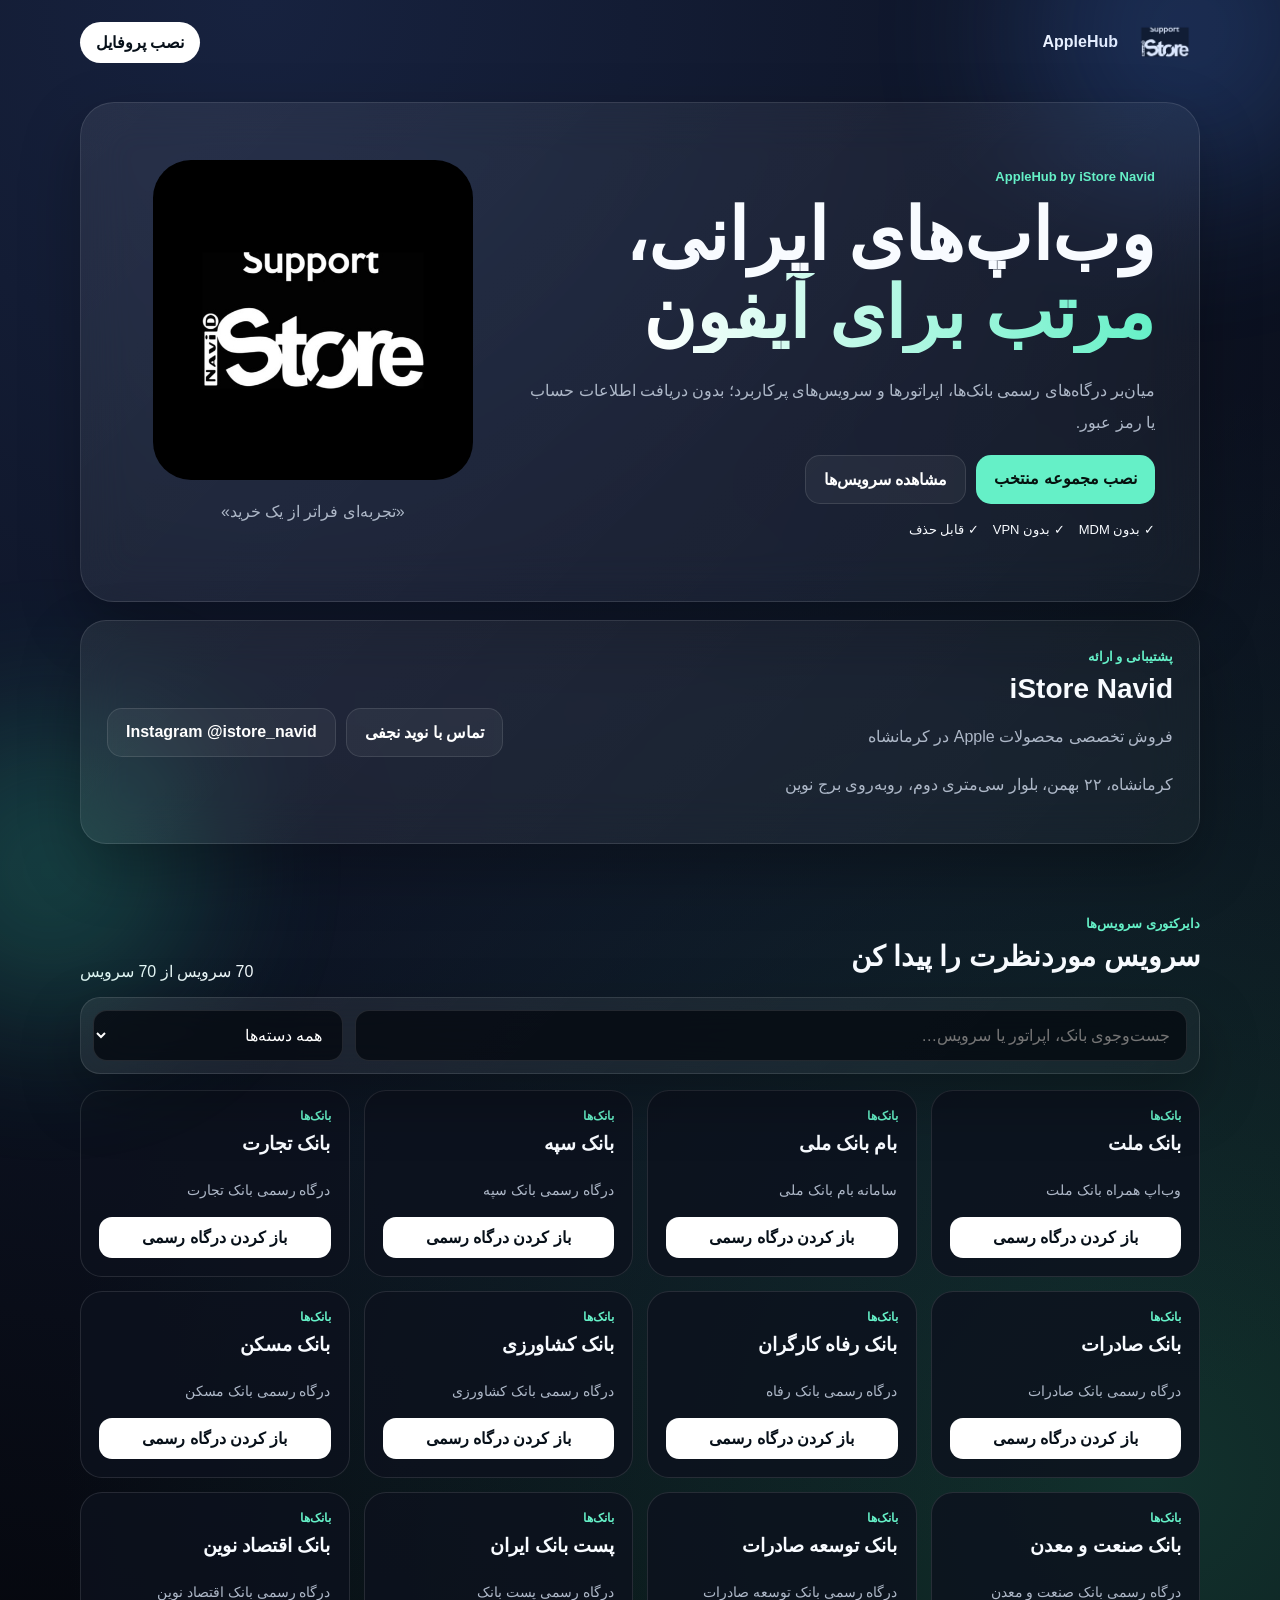
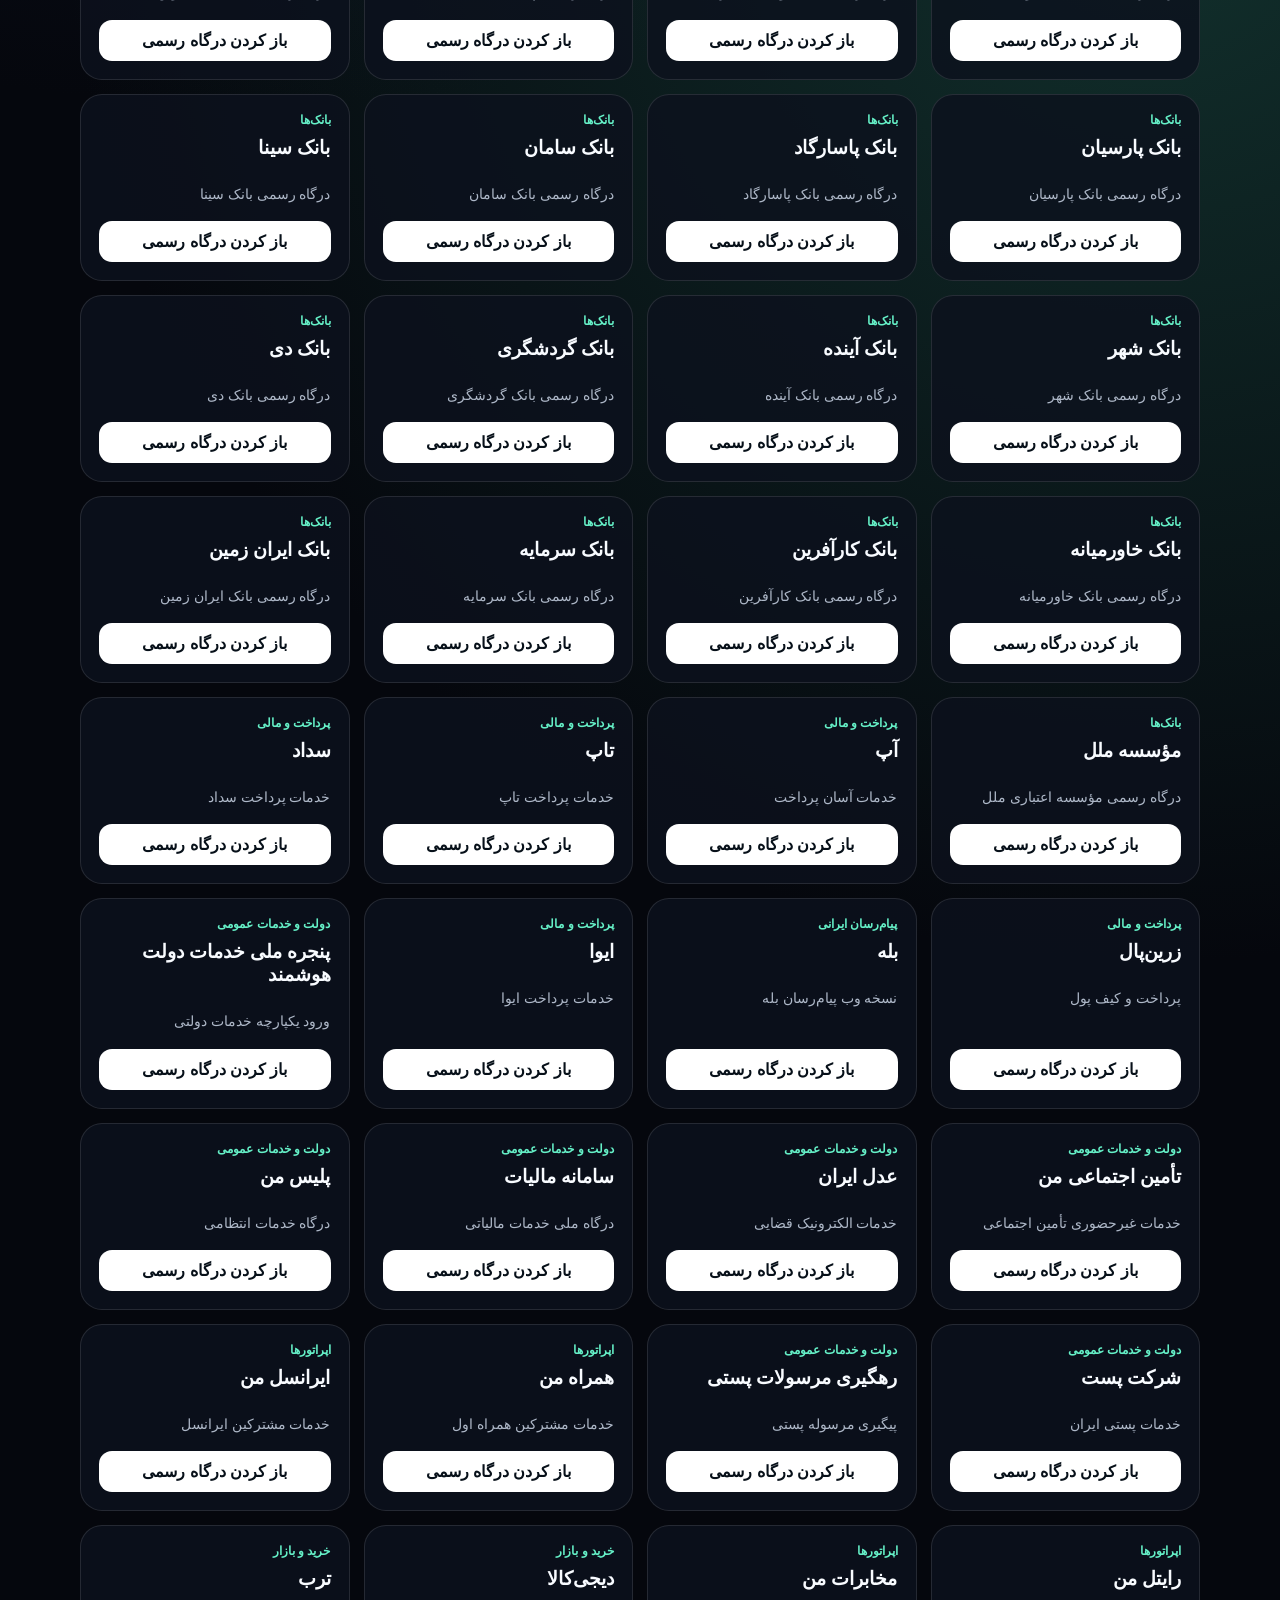
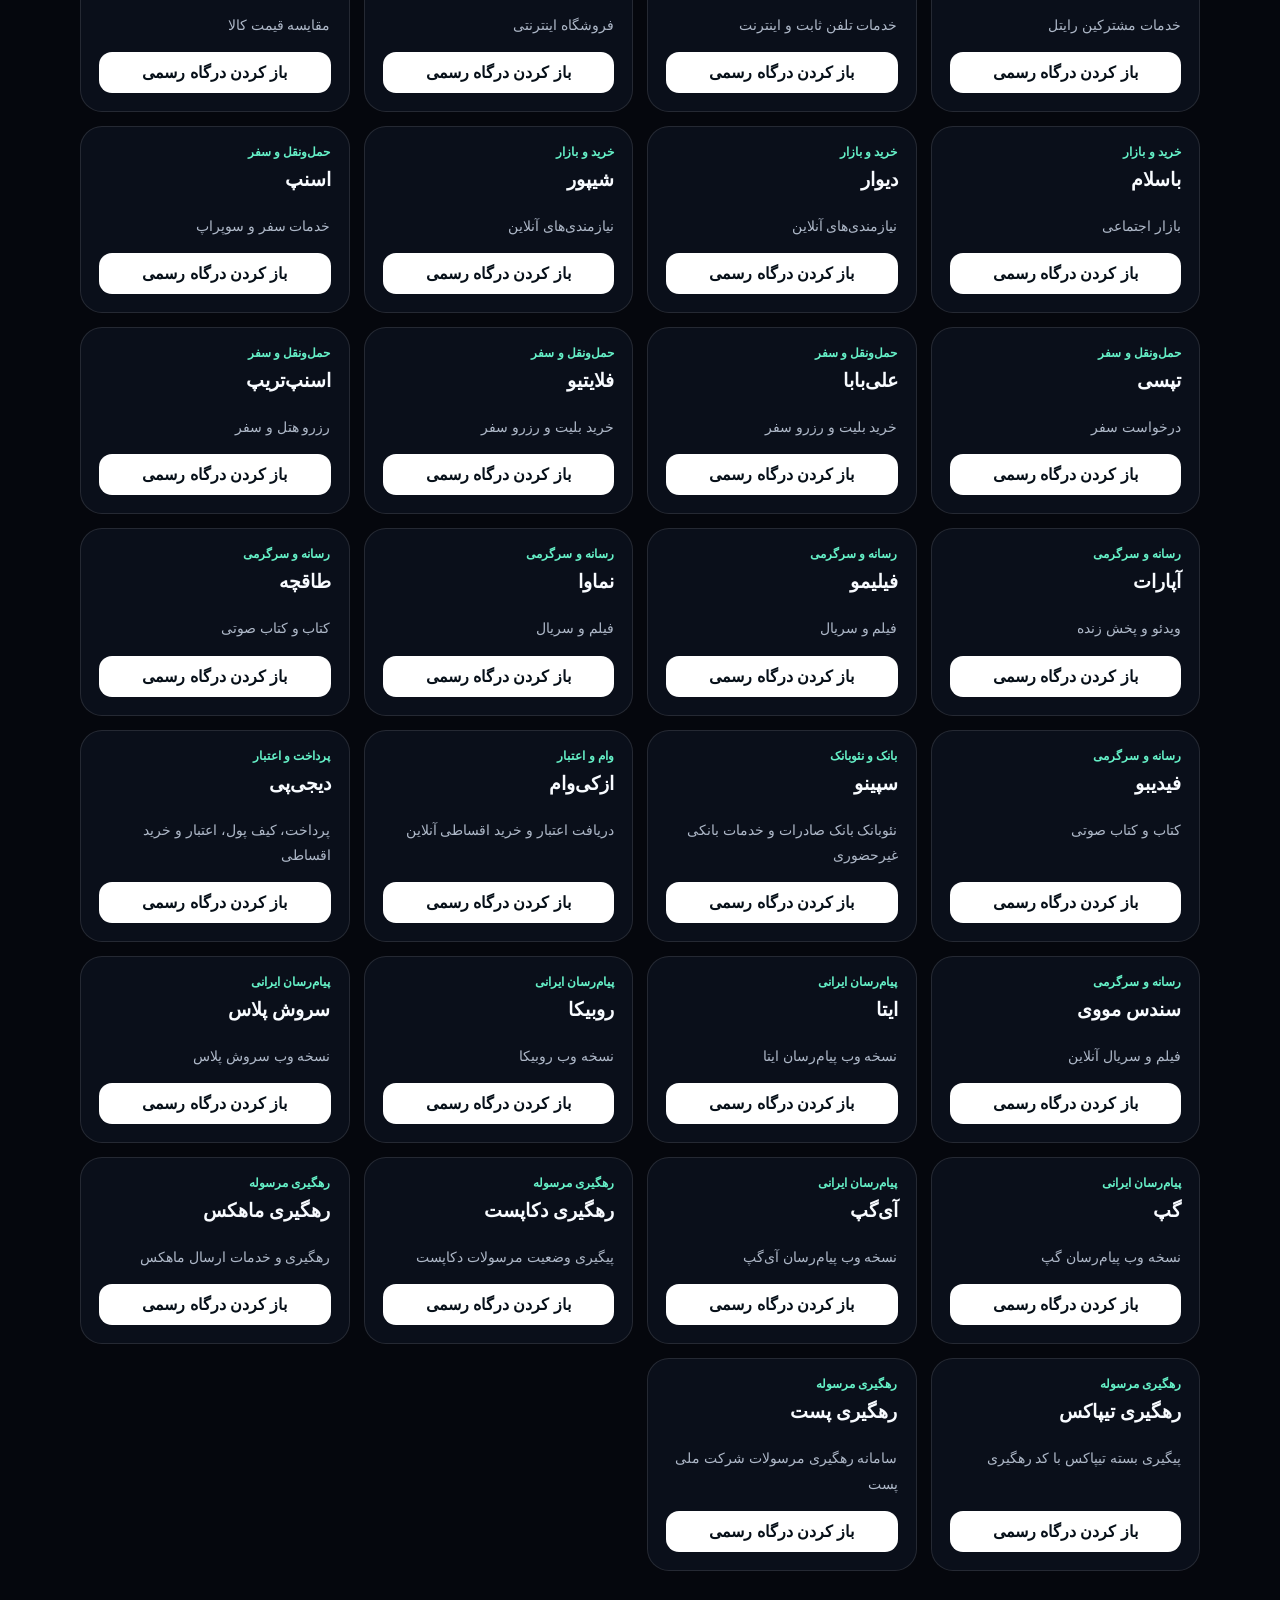
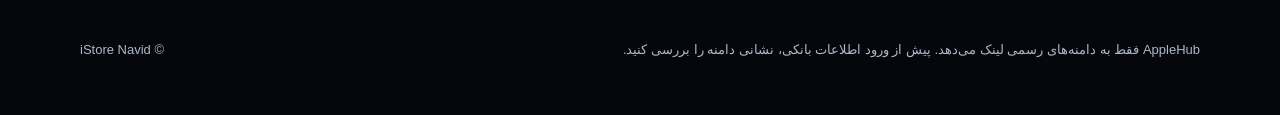
==== index.html @ e73825a1 "Add files via upload" ====
<!doctype html>
<html lang="fa" dir="rtl">
<head>
<meta charset="utf-8"><meta name="viewport" content="width=device-width,initial-scale=1,viewport-fit=cover">
<meta name="theme-color" content="#05070d"><title>AppleHub by iStore Navid</title>
<link rel="manifest" href="./manifest.webmanifest"><link rel="stylesheet" href="./style.css">
</head>
<body>
<div class="orb one"></div><div class="orb two"></div>
<header class="top shell"><a class="brand" href="./"><img src="./assets/istore-logo.png" alt="iStore"><b>AppleHub</b></a><a class="pill" href="./profiles/applehub.mobileconfig">نصب پروفایل</a></header>
<main class="shell">
<section class="hero glass">
<div class="copy"><span class="eyebrow">AppleHub by iStore Navid</span><h1>وب‌اپ‌های ایرانی،<br><strong>مرتب برای آیفون</strong></h1>
<p>میان‌بر درگاه‌های رسمی بانک‌ها، اپراتورها و سرویس‌های پرکاربرد؛ بدون دریافت اطلاعات حساب یا رمز عبور.</p>
<div class="actions"><a class="primary" href="./profiles/applehub.mobileconfig">نصب مجموعه منتخب</a><a class="secondary" href="#apps">مشاهده سرویس‌ها</a></div>
<div class="trust"><span>✓ بدون MDM</span><span>✓ بدون VPN</span><span>✓ قابل حذف</span></div></div>
<div class="visual"><div class="logo-box"><img src="./assets/istore-logo.png" alt="iStore"></div><p>«تجربه‌ای فراتر از یک خرید»</p></div>
</section>
<section class="store glass"><div><span class="eyebrow">پشتیبانی و ارائه</span><h2>iStore Navid</h2><p>فروش تخصصی محصولات Apple در کرمانشاه</p><p>کرمانشاه، ۲۲ بهمن، بلوار سی‌متری دوم، روبه‌روی برج نوین</p></div>
<div class="actions"><a class="secondary" href="tel:+989100500518">تماس با نوید نجفی</a><a class="secondary" href="https://www.instagram.com/istore_navid/" target="_blank" rel="noopener noreferrer">Instagram @istore_navid</a></div></section>
<section id="apps" class="apps"><div class="section-head"><div><span class="eyebrow">دایرکتوری سرویس‌ها</span><h2>سرویس موردنظرت را پیدا کن</h2></div><span id="stats"></span></div>
<div class="tools glass"><input id="search" type="search" placeholder="جست‌وجوی بانک، اپراتور یا سرویس…"><select id="category"><option value="">همه دسته‌ها</option></select></div>
<section id="grid" class="grid"></section></section>
</main>
<footer class="shell"><p>AppleHub فقط به دامنه‌های رسمی لینک می‌دهد. پیش از ورود اطلاعات بانکی، نشانی دامنه را بررسی کنید.</p><p>© iStore Navid</p></footer>
<script src="./app.js"></script></body></html>
---- style.css ----
:root{--bg:#05070d;--line:rgba(255,255,255,.11);--text:#f8fbff;--muted:#aeb8c8;--accent:#65f0c7}
*{box-sizing:border-box}html{scroll-behavior:smooth}body{margin:0;background:radial-gradient(circle at 20% 0,#17223f 0,transparent 34%),radial-gradient(circle at 90% 30%,#12312d 0,transparent 30%),var(--bg);color:var(--text);font-family:-apple-system,BlinkMacSystemFont,"Segoe UI","Vazirmatn",sans-serif;min-height:100vh}
.shell{width:min(1120px,calc(100% - 28px));margin:auto}.glass{background:linear-gradient(135deg,rgba(255,255,255,.08),rgba(255,255,255,.035));border:1px solid var(--line);box-shadow:0 24px 60px rgba(0,0,0,.28);backdrop-filter:blur(24px)}
.orb{position:fixed;border-radius:50%;filter:blur(80px);opacity:.22;pointer-events:none}.one{width:340px;height:340px;background:#4f8cff;top:-140px;right:-80px}.two{width:300px;height:300px;background:#37e6b0;bottom:-120px;left:-100px}
.top{height:84px;display:flex;align-items:center;justify-content:space-between}.brand{display:flex;align-items:center;gap:12px;text-decoration:none;color:white}.brand img{width:70px;height:38px;object-fit:contain}.pill{background:white;color:#071019;text-decoration:none;font-weight:800;padding:11px 16px;border-radius:999px}
.hero{margin-top:18px;border-radius:34px;padding:44px;display:grid;grid-template-columns:1.25fr .75fr;gap:28px;align-items:center;min-height:500px}.eyebrow{color:var(--accent);font-size:13px;font-weight:800}.hero h1{font-size:clamp(42px,6vw,72px);line-height:1.08;margin:12px 0 22px}.hero h1 strong{background:linear-gradient(90deg,#fff,var(--accent));-webkit-background-clip:text;color:transparent}.hero p,.store p{color:var(--muted);line-height:2}.actions{display:flex;gap:10px;flex-wrap:wrap}.primary,.secondary{display:inline-flex;padding:14px 18px;border-radius:15px;text-decoration:none;font-weight:800}.primary{background:var(--accent);color:#06120f}.secondary{border:1px solid var(--line);background:rgba(255,255,255,.05);color:white}.trust{display:flex;gap:14px;flex-wrap:wrap;margin-top:18px;font-size:13px}
.logo-box{aspect-ratio:1;max-width:320px;margin:auto;border-radius:38px;background:#000;display:grid;place-items:center}.logo-box img{width:82%}.visual{text-align:center;color:var(--muted)}
.store{margin-top:18px;border-radius:26px;padding:26px;display:flex;justify-content:space-between;gap:22px;align-items:center}.store h2,.section-head h2{margin:8px 0;font-size:28px}.apps{padding:70px 0 30px}.section-head{display:flex;justify-content:space-between;align-items:end;margin-bottom:16px}.tools{display:grid;grid-template-columns:1fr 250px;gap:12px;padding:12px;border-radius:20px;position:sticky;top:8px;z-index:5}
input,select{width:100%;border:1px solid var(--line);background:rgba(3,7,14,.74);color:#fff;padding:15px 16px;border-radius:14px;font-size:16px}.grid{display:grid;grid-template-columns:repeat(auto-fill,minmax(235px,1fr));gap:14px;margin-top:16px}.card{background:rgba(13,18,30,.82);border:1px solid var(--line);border-radius:22px;padding:18px;min-height:170px;display:flex;flex-direction:column}.badge{color:var(--accent);font-size:12px;font-weight:800}.card h2{font-size:19px;margin:9px 0}.card p{color:var(--muted);font-size:14px;line-height:1.8}.open{margin-top:auto;text-align:center;background:#fff;color:#071019;border-radius:13px;padding:11px;text-decoration:none;font-weight:800}.empty{text-align:center;color:var(--muted);grid-column:1/-1;padding:60px}footer{display:flex;justify-content:space-between;gap:20px;padding:28px 0 45px;color:var(--muted);font-size:13px}
@media(max-width:800px){.hero{grid-template-columns:1fr;padding:26px}.visual{order:-1}.logo-box{max-width:220px}.store,.section-head{align-items:stretch;flex-direction:column}.tools{grid-template-columns:1fr}.hero h1{font-size:42px}footer{flex-direction:column}}
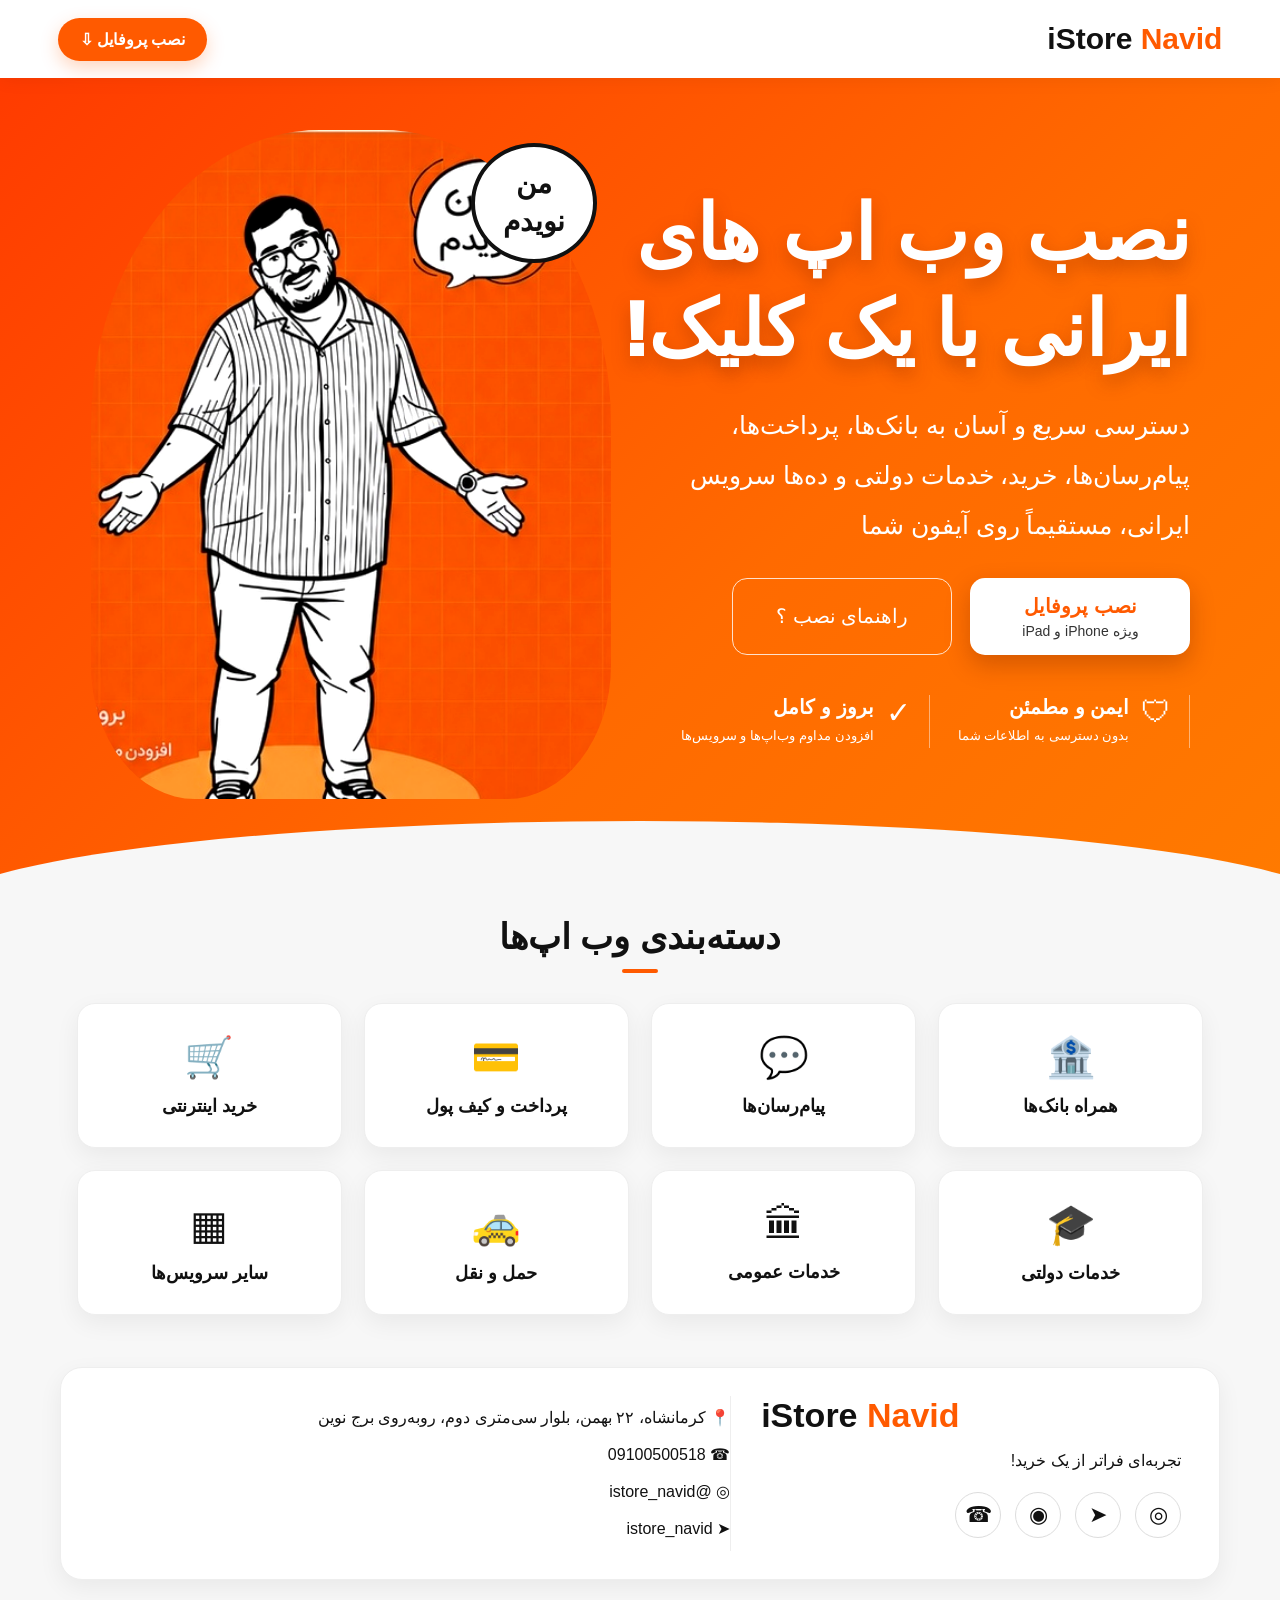
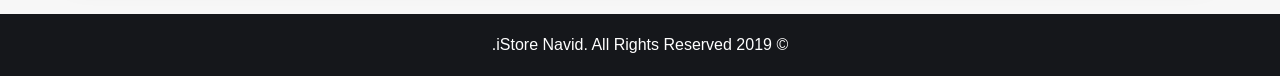
==== commit b48d2cc9: "Add files via upload" ====
--- a/index.html
+++ b/index.html
@@ -1,26 +1,104 @@
 <!doctype html>
 <html lang="fa" dir="rtl">
 <head>
-<meta charset="utf-8"><meta name="viewport" content="width=device-width,initial-scale=1,viewport-fit=cover">
-<meta name="theme-color" content="#05070d"><title>AppleHub by iStore Navid</title>
-<link rel="manifest" href="./manifest.webmanifest"><link rel="stylesheet" href="./style.css">
+  <meta charset="utf-8">
+  <meta name="viewport" content="width=device-width, initial-scale=1, viewport-fit=cover">
+  <meta name="theme-color" content="#ff5a00">
+  <meta name="description" content="نصب وب‌اپ‌های ایرانی با یک کلیک">
+  <title>AppleHub | iStore Navid</title>
+  <link rel="icon" href="assets/applehub-icon.png">
+  <link rel="apple-touch-icon" href="assets/applehub-icon.png">
+  <link rel="stylesheet" href="style.css">
 </head>
 <body>
-<div class="orb one"></div><div class="orb two"></div>
-<header class="top shell"><a class="brand" href="./"><img src="./assets/istore-logo.png" alt="iStore"><b>AppleHub</b></a><a class="pill" href="./profiles/applehub.mobileconfig">نصب پروفایل</a></header>
-<main class="shell">
-<section class="hero glass">
-<div class="copy"><span class="eyebrow">AppleHub by iStore Navid</span><h1>وب‌اپ‌های ایرانی،<br><strong>مرتب برای آیفون</strong></h1>
-<p>میان‌بر درگاه‌های رسمی بانک‌ها، اپراتورها و سرویس‌های پرکاربرد؛ بدون دریافت اطلاعات حساب یا رمز عبور.</p>
-<div class="actions"><a class="primary" href="./profiles/applehub.mobileconfig">نصب مجموعه منتخب</a><a class="secondary" href="#apps">مشاهده سرویس‌ها</a></div>
-<div class="trust"><span>✓ بدون MDM</span><span>✓ بدون VPN</span><span>✓ قابل حذف</span></div></div>
-<div class="visual"><div class="logo-box"><img src="./assets/istore-logo.png" alt="iStore"></div><p>«تجربه‌ای فراتر از یک خرید»</p></div>
-</section>
-<section class="store glass"><div><span class="eyebrow">پشتیبانی و ارائه</span><h2>iStore Navid</h2><p>فروش تخصصی محصولات Apple در کرمانشاه</p><p>کرمانشاه، ۲۲ بهمن، بلوار سی‌متری دوم، روبه‌روی برج نوین</p></div>
-<div class="actions"><a class="secondary" href="tel:+989100500518">تماس با نوید نجفی</a><a class="secondary" href="https://www.instagram.com/istore_navid/" target="_blank" rel="noopener noreferrer">Instagram @istore_navid</a></div></section>
-<section id="apps" class="apps"><div class="section-head"><div><span class="eyebrow">دایرکتوری سرویس‌ها</span><h2>سرویس موردنظرت را پیدا کن</h2></div><span id="stats"></span></div>
-<div class="tools glass"><input id="search" type="search" placeholder="جست‌وجوی بانک، اپراتور یا سرویس…"><select id="category"><option value="">همه دسته‌ها</option></select></div>
-<section id="grid" class="grid"></section></section>
+<header class="topbar">
+  <div class="brand" dir="ltr"><span class="black">iStore</span> <span class="orange">Navid</span></div>
+  <a class="top-install" href="AppleHub.mobileconfig" download>نصب پروفایل <span>⇩</span></a>
+</header>
+
+<main>
+  <section class="hero">
+    <div class="hero-text">
+      <h1>نصب وب اپ های<br>ایرانی با یک کلیک!</h1>
+      <p>دسترسی سریع و آسان به بانک‌ها، پرداخت‌ها، پیام‌رسان‌ها، خرید، خدمات دولتی و ده‌ها سرویس ایرانی، مستقیماً روی آیفون شما</p>
+
+      <div class="cta-row">
+        <a class="install-btn" href="AppleHub.mobileconfig" download>
+          <strong>نصب پروفایل</strong>
+          <small>ویژه iPhone و iPad</small>
+        </a>
+        <button class="guide-btn" id="guideBtn">راهنمای نصب <span>؟</span></button>
+      </div>
+
+      <div class="feature-row">
+        <div class="feature">
+          <div class="feature-icon">🛡</div>
+          <div><strong>ایمن و مطمئن</strong><small>بدون دسترسی به اطلاعات شما</small></div>
+        </div>
+        <div class="feature">
+          <div class="feature-icon">✓</div>
+          <div><strong>بروز و کامل</strong><small>افزودن مداوم وب‌اپ‌ها و سرویس‌ها</small></div>
+        </div>
+      </div>
+    </div>
+
+    <div class="hero-visual">
+      <div class="speech">من<br>نویدم</div>
+      <img src="assets/navid-approved.jpg" alt="کاراکتر نوید">
+    </div>
+  </section>
+
+  <section class="categories">
+    <h2>دسته‌بندی وب اپ‌ها</h2>
+    <div class="accent"></div>
+    <div class="category-grid">
+      <a class="category-card" href="#banks"><span>🏦</span><b>همراه بانک‌ها</b></a>
+      <a class="category-card" href="#messengers"><span>💬</span><b>پیام‌رسان‌ها</b></a>
+      <a class="category-card" href="#payments"><span>💳</span><b>پرداخت و کیف پول</b></a>
+      <a class="category-card" href="#shopping"><span>🛒</span><b>خرید اینترنتی</b></a>
+      <a class="category-card" href="#government"><span>🎓</span><b>خدمات دولتی</b></a>
+      <a class="category-card" href="#public"><span>🏛</span><b>خدمات عمومی</b></a>
+      <a class="category-card" href="#transport"><span>🚕</span><b>حمل و نقل</b></a>
+      <a class="category-card" href="#other"><span>▦</span><b>سایر سرویس‌ها</b></a>
+    </div>
+  </section>
+
+  <section class="contact-card">
+    <div class="contact-brand">
+      <div class="brand large" dir="ltr"><span class="black">iStore</span> <span class="orange">Navid</span></div>
+      <p>تجربه‌ای فراتر از یک خرید!</p>
+      <div class="socials">
+        <a href="https://instagram.com/istore_navid" target="_blank" rel="noopener">◎</a>
+        <a href="https://t.me/istore_navid" target="_blank" rel="noopener">➤</a>
+        <a href="https://wa.me/989100500518" target="_blank" rel="noopener">◉</a>
+        <a href="tel:+989100500518">☎</a>
+      </div>
+    </div>
+    <div class="contact-info">
+      <p>📍 کرمانشاه، ۲۲ بهمن، بلوار سی‌متری دوم، روبه‌روی برج نوین</p>
+      <p>☎ <a href="tel:+989100500518">09100500518</a></p>
+      <p>◎ <a href="https://instagram.com/istore_navid" target="_blank" rel="noopener">@istore_navid</a></p>
+      <p>➤ <a href="https://t.me/istore_navid" target="_blank" rel="noopener">istore_navid</a></p>
+    </div>
+  </section>
 </main>
-<footer class="shell"><p>AppleHub فقط به دامنه‌های رسمی لینک می‌دهد. پیش از ورود اطلاعات بانکی، نشانی دامنه را بررسی کنید.</p><p>© iStore Navid</p></footer>
-<script src="./app.js"></script></body></html>+
+<footer>© 2019 iStore Navid. All Rights Reserved.</footer>
+
+<div class="modal" id="guideModal" aria-hidden="true">
+  <div class="modal-box">
+    <button class="close" id="closeModal" aria-label="بستن">×</button>
+    <h3>راهنمای نصب پروفایل</h3>
+    <ol>
+      <li>روی «نصب پروفایل» بزنید.</li>
+      <li>در پنجره دانلود، Allow یا اجازه را انتخاب کنید.</li>
+      <li>وارد Settings شوید و Profile Downloaded را باز کنید.</li>
+      <li>Install را بزنید و نصب را تأیید کنید.</li>
+    </ol>
+    <p>در بعضی نسخه‌های iOS مسیر نصب از Settings → General → VPN & Device Management است.</p>
+  </div>
+</div>
+
+<script src="script.js"></script>
+</body>
+</html>
--- a/style.css
+++ b/style.css
@@ -1,11 +1,53 @@
 
-:root{--bg:#05070d;--line:rgba(255,255,255,.11);--text:#f8fbff;--muted:#aeb8c8;--accent:#65f0c7}
-*{box-sizing:border-box}html{scroll-behavior:smooth}body{margin:0;background:radial-gradient(circle at 20% 0,#17223f 0,transparent 34%),radial-gradient(circle at 90% 30%,#12312d 0,transparent 30%),var(--bg);color:var(--text);font-family:-apple-system,BlinkMacSystemFont,"Segoe UI","Vazirmatn",sans-serif;min-height:100vh}
-.shell{width:min(1120px,calc(100% - 28px));margin:auto}.glass{background:linear-gradient(135deg,rgba(255,255,255,.08),rgba(255,255,255,.035));border:1px solid var(--line);box-shadow:0 24px 60px rgba(0,0,0,.28);backdrop-filter:blur(24px)}
-.orb{position:fixed;border-radius:50%;filter:blur(80px);opacity:.22;pointer-events:none}.one{width:340px;height:340px;background:#4f8cff;top:-140px;right:-80px}.two{width:300px;height:300px;background:#37e6b0;bottom:-120px;left:-100px}
-.top{height:84px;display:flex;align-items:center;justify-content:space-between}.brand{display:flex;align-items:center;gap:12px;text-decoration:none;color:white}.brand img{width:70px;height:38px;object-fit:contain}.pill{background:white;color:#071019;text-decoration:none;font-weight:800;padding:11px 16px;border-radius:999px}
-.hero{margin-top:18px;border-radius:34px;padding:44px;display:grid;grid-template-columns:1.25fr .75fr;gap:28px;align-items:center;min-height:500px}.eyebrow{color:var(--accent);font-size:13px;font-weight:800}.hero h1{font-size:clamp(42px,6vw,72px);line-height:1.08;margin:12px 0 22px}.hero h1 strong{background:linear-gradient(90deg,#fff,var(--accent));-webkit-background-clip:text;color:transparent}.hero p,.store p{color:var(--muted);line-height:2}.actions{display:flex;gap:10px;flex-wrap:wrap}.primary,.secondary{display:inline-flex;padding:14px 18px;border-radius:15px;text-decoration:none;font-weight:800}.primary{background:var(--accent);color:#06120f}.secondary{border:1px solid var(--line);background:rgba(255,255,255,.05);color:white}.trust{display:flex;gap:14px;flex-wrap:wrap;margin-top:18px;font-size:13px}
-.logo-box{aspect-ratio:1;max-width:320px;margin:auto;border-radius:38px;background:#000;display:grid;place-items:center}.logo-box img{width:82%}.visual{text-align:center;color:var(--muted)}
-.store{margin-top:18px;border-radius:26px;padding:26px;display:flex;justify-content:space-between;gap:22px;align-items:center}.store h2,.section-head h2{margin:8px 0;font-size:28px}.apps{padding:70px 0 30px}.section-head{display:flex;justify-content:space-between;align-items:end;margin-bottom:16px}.tools{display:grid;grid-template-columns:1fr 250px;gap:12px;padding:12px;border-radius:20px;position:sticky;top:8px;z-index:5}
-input,select{width:100%;border:1px solid var(--line);background:rgba(3,7,14,.74);color:#fff;padding:15px 16px;border-radius:14px;font-size:16px}.grid{display:grid;grid-template-columns:repeat(auto-fill,minmax(235px,1fr));gap:14px;margin-top:16px}.card{background:rgba(13,18,30,.82);border:1px solid var(--line);border-radius:22px;padding:18px;min-height:170px;display:flex;flex-direction:column}.badge{color:var(--accent);font-size:12px;font-weight:800}.card h2{font-size:19px;margin:9px 0}.card p{color:var(--muted);font-size:14px;line-height:1.8}.open{margin-top:auto;text-align:center;background:#fff;color:#071019;border-radius:13px;padding:11px;text-decoration:none;font-weight:800}.empty{text-align:center;color:var(--muted);grid-column:1/-1;padding:60px}footer{display:flex;justify-content:space-between;gap:20px;padding:28px 0 45px;color:var(--muted);font-size:13px}
-@media(max-width:800px){.hero{grid-template-columns:1fr;padding:26px}.visual{order:-1}.logo-box{max-width:220px}.store,.section-head{align-items:stretch;flex-direction:column}.tools{grid-template-columns:1fr}.hero h1{font-size:42px}footer{flex-direction:column}}
+:root{--orange:#ff5a00;--orange2:#ff6f00;--text:#111;--muted:#666;--bg:#f7f7f7}
+*{box-sizing:border-box}
+html{scroll-behavior:smooth}
+body{margin:0;font-family:-apple-system,BlinkMacSystemFont,"Segoe UI",Tahoma,Arial,sans-serif;background:var(--bg);color:var(--text)}
+a{text-decoration:none;color:inherit}
+.topbar{height:78px;padding:0 4.5%;display:flex;align-items:center;justify-content:space-between;background:#fff;position:sticky;top:0;z-index:20;box-shadow:0 2px 18px rgba(0,0,0,.06)}
+.brand{font-weight:900;font-size:30px}.orange{color:var(--orange)}.black{color:#111}
+.top-install{background:var(--orange);color:#fff;padding:12px 22px;border-radius:24px;font-weight:800;box-shadow:0 7px 18px rgba(255,90,0,.25)}
+.hero{position:relative;overflow:hidden;display:grid;grid-template-columns:1.05fr .95fr;min-height:640px;padding:52px 7% 78px;background:linear-gradient(135deg,#ff3b00 0%,#ff6a00 60%,#ff7a00 100%);color:#fff}
+.hero:after{content:"";position:absolute;left:-5%;right:-5%;bottom:-70px;height:130px;background:var(--bg);border-radius:50% 50% 0 0/70% 70% 0 0}
+.hero-text{z-index:2;align-self:center}
+.hero h1{font-size:clamp(44px,6vw,82px);line-height:1.25;margin:0 0 22px;font-weight:950;text-shadow:0 8px 18px rgba(135,36,0,.35)}
+.hero p{font-size:clamp(18px,2vw,25px);line-height:2;max-width:700px;margin:0 0 28px}
+.cta-row{display:flex;gap:18px;flex-wrap:wrap}
+.install-btn,.guide-btn{min-width:220px;border-radius:15px;padding:16px 24px;font-size:20px}
+.install-btn{background:#fff;color:var(--orange);display:flex;flex-direction:column;align-items:center;box-shadow:0 10px 24px rgba(99,25,0,.28)}
+.install-btn small{margin-top:5px;color:#333;font-size:14px}
+.guide-btn{background:transparent;color:#fff;border:1px solid rgba(255,255,255,.8);cursor:pointer}
+.feature-row{display:flex;gap:28px;margin-top:40px;flex-wrap:wrap}
+.feature{display:flex;gap:12px;align-items:flex-start;padding-right:18px;border-right:1px solid rgba(255,255,255,.45)}
+.feature-icon{font-size:30px}.feature strong{display:block;font-size:20px}.feature small{display:block;line-height:1.8;margin-top:5px}
+.hero-visual{position:relative;z-index:2;align-self:center;text-align:center}
+.hero-visual img{width:min(100%,520px);border-radius:44% 44% 20% 20%;mix-blend-mode:multiply;filter:contrast(1.08)}
+.speech{position:absolute;right:3%;top:2%;background:#fff;color:#111;border:4px solid #111;border-radius:50%;font-size:28px;font-weight:900;padding:18px 28px;line-height:1.35;z-index:3}
+.categories{text-align:center;padding:36px 6% 26px}
+.categories h2{font-size:35px;margin:0}
+.accent{width:36px;height:4px;background:var(--orange);border-radius:5px;margin:12px auto 30px}
+.category-grid{max-width:1160px;margin:auto;display:grid;grid-template-columns:repeat(4,1fr);gap:22px}
+.category-card{min-height:145px;border:1px solid #eee;background:#fff;border-radius:18px;display:flex;flex-direction:column;align-items:center;justify-content:center;gap:14px;box-shadow:0 8px 25px rgba(0,0,0,.06);transition:.2s}
+.category-card:hover{transform:translateY(-4px);box-shadow:0 14px 30px rgba(0,0,0,.11)}
+.category-card span{font-size:40px}.category-card b{font-size:18px}
+.contact-card{max-width:1160px;margin:26px auto 34px;padding:28px 38px;border:1px solid #eee;background:#fff;border-radius:22px;box-shadow:0 8px 25px rgba(0,0,0,.06);display:grid;grid-template-columns:1fr 1.4fr}
+.contact-brand{padding-left:30px;border-left:1px solid #eee}.large{font-size:34px}
+.socials{display:flex;gap:14px;margin-top:22px}.socials a{width:46px;height:46px;border:1px solid #ddd;border-radius:50%;display:grid;place-items:center;font-size:22px}
+.contact-info p{margin:8px 0;line-height:1.8}
+footer{background:#15171b;color:#fff;text-align:center;padding:22px}
+.modal{position:fixed;inset:0;background:rgba(0,0,0,.65);display:none;align-items:center;justify-content:center;padding:20px;z-index:50}
+.modal.show{display:flex}.modal-box{background:#fff;max-width:560px;width:100%;border-radius:20px;padding:32px;position:relative;line-height:2}
+.close{position:absolute;left:15px;top:8px;border:0;background:none;font-size:34px;cursor:pointer}
+@media(max-width:860px){
+  .topbar{height:68px}.brand{font-size:23px}.top-install{padding:10px 14px;font-size:14px}
+  .hero{grid-template-columns:1fr;padding:38px 22px 82px;text-align:center}
+  .hero-text{order:1}.hero-visual{order:2;margin-top:28px}.hero h1{font-size:45px}.hero p{font-size:17px}
+  .cta-row,.feature-row{justify-content:center}.speech{font-size:21px;right:7%}
+  .category-grid{grid-template-columns:repeat(2,1fr);gap:14px}.contact-card{margin:20px 16px;grid-template-columns:1fr;padding:24px}
+  .contact-brand{border-left:0;border-bottom:1px solid #eee;padding:0 0 20px;margin-bottom:16px}
+}
+@media(max-width:460px){
+  .hero h1{font-size:38px}.cta-row{flex-direction:column}.install-btn,.guide-btn{width:100%}
+  .feature-row{gap:12px}.feature strong{font-size:16px}.feature small{font-size:12px}
+  .category-card{min-height:125px}.category-card b{font-size:15px}
+}
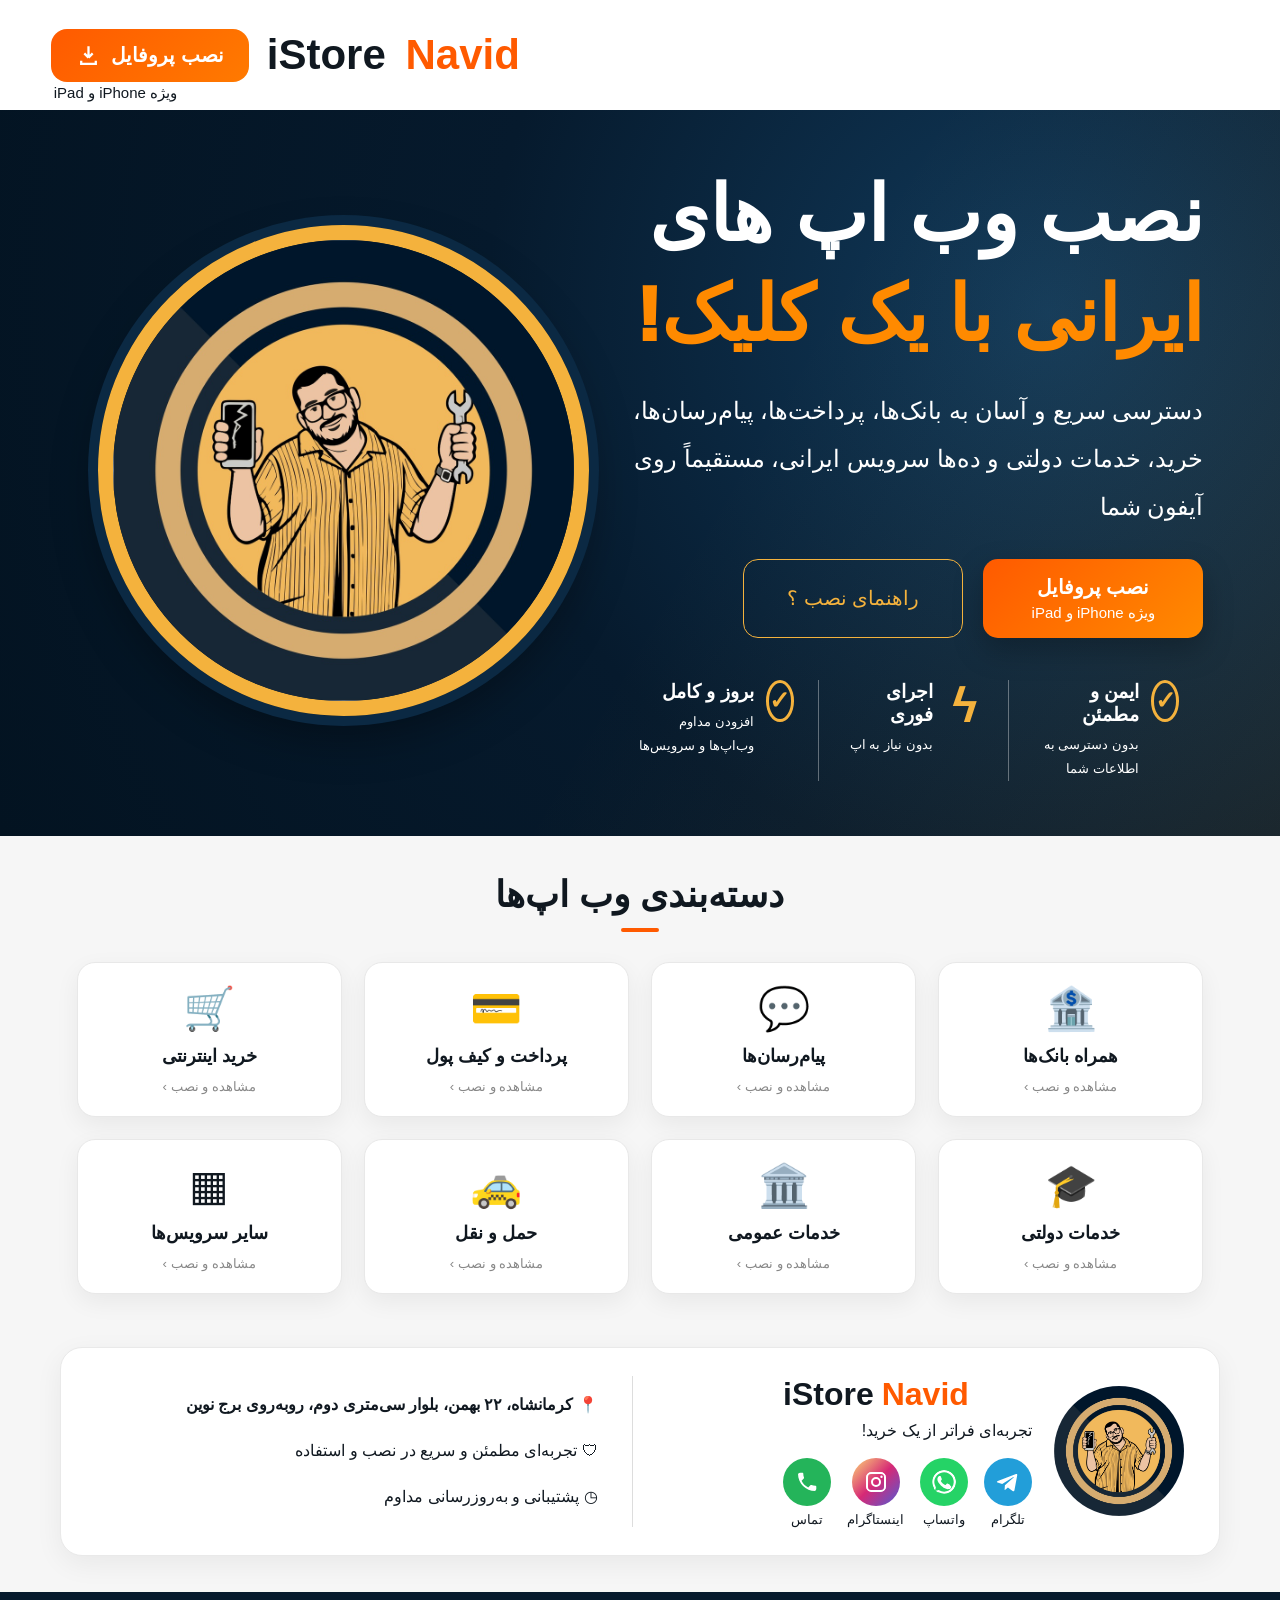
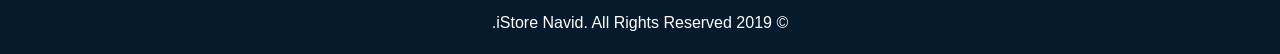
==== commit 8c590e79: "Add files via upload" ====
--- a/index.html
+++ b/index.html
@@ -3,82 +3,104 @@
 <head>
   <meta charset="utf-8">
   <meta name="viewport" content="width=device-width, initial-scale=1, viewport-fit=cover">
-  <meta name="theme-color" content="#ff5a00">
-  <meta name="description" content="نصب وب‌اپ‌های ایرانی با یک کلیک">
-  <title>AppleHub | iStore Navid</title>
-  <link rel="icon" href="assets/applehub-icon.png">
-  <link rel="apple-touch-icon" href="assets/applehub-icon.png">
+  <meta name="theme-color" content="#061a2d">
+  <meta name="description" content="نصب وب‌اپ‌های ایرانی با یک کلیک، ویژه iPhone و iPad">
+  <title>iStoreNavid | نصب وب‌اپ‌های ایرانی</title>
+  <link rel="icon" href="assets/istorenavid-icon.jpg">
+  <link rel="apple-touch-icon" href="assets/istorenavid-icon.jpg">
   <link rel="stylesheet" href="style.css">
 </head>
 <body>
 <header class="topbar">
-  <div class="brand" dir="ltr"><span class="black">iStore</span> <span class="orange">Navid</span></div>
-  <a class="top-install" href="AppleHub.mobileconfig" download>نصب پروفایل <span>⇩</span></a>
+  <div class="brand" dir="ltr"><span>iStore</span> <strong>Navid</strong></div>
+  <a class="top-install" href="iStoreNavid.mobileconfig">
+    نصب پروفایل
+    <svg viewBox="0 0 24 24" aria-hidden="true"><path d="M12 3v11m0 0 4-4m-4 4-4-4M5 17v3h14v-3"/></svg>
+  </a>
+  <small class="device-note">ویژه iPhone و iPad</small>
 </header>
 
 <main>
   <section class="hero">
-    <div class="hero-text">
-      <h1>نصب وب اپ های<br>ایرانی با یک کلیک!</h1>
+    <div class="hero-copy">
+      <h1>نصب وب اپ های<br><span>ایرانی با یک کلیک!</span></h1>
       <p>دسترسی سریع و آسان به بانک‌ها، پرداخت‌ها، پیام‌رسان‌ها، خرید، خدمات دولتی و ده‌ها سرویس ایرانی، مستقیماً روی آیفون شما</p>
 
-      <div class="cta-row">
-        <a class="install-btn" href="AppleHub.mobileconfig" download>
-          <strong>نصب پروفایل</strong>
+      <div class="actions">
+        <a class="install-primary" href="iStoreNavid.mobileconfig">
+          <b>نصب پروفایل</b>
           <small>ویژه iPhone و iPad</small>
         </a>
         <button class="guide-btn" id="guideBtn">راهنمای نصب <span>؟</span></button>
       </div>
 
-      <div class="feature-row">
+      <div class="features">
         <div class="feature">
-          <div class="feature-icon">🛡</div>
-          <div><strong>ایمن و مطمئن</strong><small>بدون دسترسی به اطلاعات شما</small></div>
+          <span class="feature-icon">✓</span>
+          <div><b>ایمن و مطمئن</b><small>بدون دسترسی به اطلاعات شما</small></div>
         </div>
         <div class="feature">
-          <div class="feature-icon">✓</div>
-          <div><strong>بروز و کامل</strong><small>افزودن مداوم وب‌اپ‌ها و سرویس‌ها</small></div>
+          <span class="feature-icon bolt">ϟ</span>
+          <div><b>اجرای فوری</b><small>بدون نیاز به اپ</small></div>
+        </div>
+        <div class="feature">
+          <span class="feature-icon">✓</span>
+          <div><b>بروز و کامل</b><small>افزودن مداوم وب‌اپ‌ها و سرویس‌ها</small></div>
         </div>
       </div>
     </div>
 
-    <div class="hero-visual">
-      <div class="speech">من<br>نویدم</div>
-      <img src="assets/navid-approved.jpg" alt="کاراکتر نوید">
+    <div class="hero-art">
+      <img src="assets/istorenavid-icon.jpg" alt="تصویر iStore Navid">
     </div>
   </section>
 
   <section class="categories">
     <h2>دسته‌بندی وب اپ‌ها</h2>
-    <div class="accent"></div>
+    <div class="underline"></div>
     <div class="category-grid">
-      <a class="category-card" href="#banks"><span>🏦</span><b>همراه بانک‌ها</b></a>
-      <a class="category-card" href="#messengers"><span>💬</span><b>پیام‌رسان‌ها</b></a>
-      <a class="category-card" href="#payments"><span>💳</span><b>پرداخت و کیف پول</b></a>
-      <a class="category-card" href="#shopping"><span>🛒</span><b>خرید اینترنتی</b></a>
-      <a class="category-card" href="#government"><span>🎓</span><b>خدمات دولتی</b></a>
-      <a class="category-card" href="#public"><span>🏛</span><b>خدمات عمومی</b></a>
-      <a class="category-card" href="#transport"><span>🚕</span><b>حمل و نقل</b></a>
-      <a class="category-card" href="#other"><span>▦</span><b>سایر سرویس‌ها</b></a>
+      <a class="category-card" href="iStoreNavid.mobileconfig"><span>🏦</span><b>همراه بانک‌ها</b><small>مشاهده و نصب ›</small></a>
+      <a class="category-card" href="iStoreNavid.mobileconfig"><span>💬</span><b>پیام‌رسان‌ها</b><small>مشاهده و نصب ›</small></a>
+      <a class="category-card" href="iStoreNavid.mobileconfig"><span>💳</span><b>پرداخت و کیف پول</b><small>مشاهده و نصب ›</small></a>
+      <a class="category-card" href="iStoreNavid.mobileconfig"><span>🛒</span><b>خرید اینترنتی</b><small>مشاهده و نصب ›</small></a>
+      <a class="category-card" href="iStoreNavid.mobileconfig"><span>🎓</span><b>خدمات دولتی</b><small>مشاهده و نصب ›</small></a>
+      <a class="category-card" href="iStoreNavid.mobileconfig"><span>🏛️</span><b>خدمات عمومی</b><small>مشاهده و نصب ›</small></a>
+      <a class="category-card" href="iStoreNavid.mobileconfig"><span>🚕</span><b>حمل و نقل</b><small>مشاهده و نصب ›</small></a>
+      <a class="category-card" href="iStoreNavid.mobileconfig"><span>▦</span><b>سایر سرویس‌ها</b><small>مشاهده و نصب ›</small></a>
     </div>
   </section>
 
   <section class="contact-card">
     <div class="contact-brand">
-      <div class="brand large" dir="ltr"><span class="black">iStore</span> <span class="orange">Navid</span></div>
-      <p>تجربه‌ای فراتر از یک خرید!</p>
-      <div class="socials">
-        <a href="https://instagram.com/istore_navid" target="_blank" rel="noopener">◎</a>
-        <a href="https://t.me/istore_navid" target="_blank" rel="noopener">➤</a>
-        <a href="https://wa.me/989100500518" target="_blank" rel="noopener">◉</a>
-        <a href="tel:+989100500518">☎</a>
+      <img class="footer-logo" src="assets/istorenavid-icon.jpg" alt="iStore Navid">
+      <div>
+        <div class="brand footer-brand" dir="ltr"><span>iStore</span><strong>Navid</strong></div>
+        <p>تجربه‌ای فراتر از یک خرید!</p>
+        <nav class="social-links" aria-label="راه‌های ارتباطی">
+          <a class="telegram" href="https://t.me/istore_navid" target="_blank" rel="noopener" aria-label="تلگرام">
+            <svg viewBox="0 0 24 24"><path d="M21.6 3.2 18.5 20c-.2 1.2-.9 1.5-1.9.9l-4.7-3.5-2.3 2.2c-.3.3-.5.5-1 .5l.3-4.8 8.7-7.9c.4-.3-.1-.5-.6-.2L6.2 14 1.6 12.6c-1-.3-1-1 .2-1.5L20 4.1c.8-.3 1.6.2 1.6-.9Z"/></svg>
+            <span>تلگرام</span>
+          </a>
+          <a class="whatsapp" href="https://wa.me/989100500518" target="_blank" rel="noopener" aria-label="واتساپ">
+            <svg viewBox="0 0 24 24"><path d="M20.5 3.5A11.8 11.8 0 0 0 12.1 0C5.6 0 .3 5.3.3 11.8c0 2.1.5 4.1 1.6 5.9L.2 24l6.5-1.7a11.8 11.8 0 0 0 5.4 1.4h.1c6.5 0 11.8-5.3 11.8-11.8 0-3.2-1.3-6.1-3.5-8.4ZM12.2 21.7h-.1c-1.7 0-3.5-.5-5-1.4l-.4-.2-3.8 1 1-3.7-.2-.4a9.7 9.7 0 1 1 8.5 4.7Zm5.3-7.3c-.3-.1-1.7-.8-2-.9-.3-.1-.5-.1-.7.2-.2.3-.8.9-1 1.1-.2.2-.4.2-.7.1-1.8-.9-3-1.6-4.2-3.7-.3-.6.3-.5.9-1.7.1-.2 0-.5-.1-.7l-.9-2.2c-.2-.6-.5-.5-.7-.5h-.6c-.2 0-.6.1-.9.4-.3.3-1.2 1.2-1.2 2.9s1.3 3.4 1.5 3.6c.2.2 2.5 3.8 6 5.3.8.4 1.5.6 2 .7.8.3 1.6.2 2.2.1.7-.1 1.7-.7 1.9-1.4.2-.7.2-1.3.2-1.4-.1-.2-.3-.3-.6-.4Z"/></svg>
+            <span>واتساپ</span>
+          </a>
+          <a class="instagram" href="https://instagram.com/istore_navid" target="_blank" rel="noopener" aria-label="اینستاگرام">
+            <svg viewBox="0 0 24 24"><path d="M7 2h10a5 5 0 0 1 5 5v10a5 5 0 0 1-5 5H7a5 5 0 0 1-5-5V7a5 5 0 0 1 5-5Zm0 2a3 3 0 0 0-3 3v10a3 3 0 0 0 3 3h10a3 3 0 0 0 3-3V7a3 3 0 0 0-3-3H7Zm10.5 1.5a1.2 1.2 0 1 1 0 2.4 1.2 1.2 0 0 1 0-2.4ZM12 7a5 5 0 1 1 0 10 5 5 0 0 1 0-10Zm0 2a3 3 0 1 0 0 6 3 3 0 0 0 0-6Z"/></svg>
+            <span>اینستاگرام</span>
+          </a>
+          <a class="phone" href="tel:+989100500518" aria-label="تماس">
+            <svg viewBox="0 0 24 24"><path d="M6.6 10.8c1.7 3.3 3.3 4.9 6.6 6.6l2.2-2.2c.3-.3.7-.4 1.1-.2 1.2.4 2.5.7 3.8.7.6 0 1 .4 1 1V20c0 .6-.4 1-1 1C10.7 21 3 13.3 3 3.7c0-.6.4-1 1-1h3.3c.6 0 1 .4 1 1 0 1.3.2 2.6.7 3.8.1.4 0 .8-.2 1.1l-2.2 2.2Z"/></svg>
+            <span>تماس</span>
+          </a>
+        </nav>
       </div>
     </div>
+
     <div class="contact-info">
-      <p>📍 کرمانشاه، ۲۲ بهمن، بلوار سی‌متری دوم، روبه‌روی برج نوین</p>
-      <p>☎ <a href="tel:+989100500518">09100500518</a></p>
-      <p>◎ <a href="https://instagram.com/istore_navid" target="_blank" rel="noopener">@istore_navid</a></p>
-      <p>➤ <a href="https://t.me/istore_navid" target="_blank" rel="noopener">istore_navid</a></p>
+      <p class="address">📍 کرمانشاه، ۲۲ بهمن، بلوار سی‌متری دوم، روبه‌روی برج نوین</p>
+      <p>🛡 تجربه‌ای مطمئن و سریع در نصب و استفاده</p>
+      <p>◷ پشتیبانی و به‌روزرسانی مداوم</p>
     </div>
   </section>
 </main>
@@ -91,14 +113,13 @@
     <h3>راهنمای نصب پروفایل</h3>
     <ol>
       <li>روی «نصب پروفایل» بزنید.</li>
-      <li>در پنجره دانلود، Allow یا اجازه را انتخاب کنید.</li>
+      <li>در پیام دانلود، گزینه Allow یا اجازه را انتخاب کنید.</li>
       <li>وارد Settings شوید و Profile Downloaded را باز کنید.</li>
       <li>Install را بزنید و نصب را تأیید کنید.</li>
     </ol>
     <p>در بعضی نسخه‌های iOS مسیر نصب از Settings → General → VPN & Device Management است.</p>
   </div>
 </div>
-
 <script src="script.js"></script>
 </body>
 </html>
--- a/style.css
+++ b/style.css
@@ -1,53 +1,16 @@
 
-:root{--orange:#ff5a00;--orange2:#ff6f00;--text:#111;--muted:#666;--bg:#f7f7f7}
-*{box-sizing:border-box}
-html{scroll-behavior:smooth}
-body{margin:0;font-family:-apple-system,BlinkMacSystemFont,"Segoe UI",Tahoma,Arial,sans-serif;background:var(--bg);color:var(--text)}
-a{text-decoration:none;color:inherit}
-.topbar{height:78px;padding:0 4.5%;display:flex;align-items:center;justify-content:space-between;background:#fff;position:sticky;top:0;z-index:20;box-shadow:0 2px 18px rgba(0,0,0,.06)}
-.brand{font-weight:900;font-size:30px}.orange{color:var(--orange)}.black{color:#111}
-.top-install{background:var(--orange);color:#fff;padding:12px 22px;border-radius:24px;font-weight:800;box-shadow:0 7px 18px rgba(255,90,0,.25)}
-.hero{position:relative;overflow:hidden;display:grid;grid-template-columns:1.05fr .95fr;min-height:640px;padding:52px 7% 78px;background:linear-gradient(135deg,#ff3b00 0%,#ff6a00 60%,#ff7a00 100%);color:#fff}
-.hero:after{content:"";position:absolute;left:-5%;right:-5%;bottom:-70px;height:130px;background:var(--bg);border-radius:50% 50% 0 0/70% 70% 0 0}
-.hero-text{z-index:2;align-self:center}
-.hero h1{font-size:clamp(44px,6vw,82px);line-height:1.25;margin:0 0 22px;font-weight:950;text-shadow:0 8px 18px rgba(135,36,0,.35)}
-.hero p{font-size:clamp(18px,2vw,25px);line-height:2;max-width:700px;margin:0 0 28px}
-.cta-row{display:flex;gap:18px;flex-wrap:wrap}
-.install-btn,.guide-btn{min-width:220px;border-radius:15px;padding:16px 24px;font-size:20px}
-.install-btn{background:#fff;color:var(--orange);display:flex;flex-direction:column;align-items:center;box-shadow:0 10px 24px rgba(99,25,0,.28)}
-.install-btn small{margin-top:5px;color:#333;font-size:14px}
-.guide-btn{background:transparent;color:#fff;border:1px solid rgba(255,255,255,.8);cursor:pointer}
-.feature-row{display:flex;gap:28px;margin-top:40px;flex-wrap:wrap}
-.feature{display:flex;gap:12px;align-items:flex-start;padding-right:18px;border-right:1px solid rgba(255,255,255,.45)}
-.feature-icon{font-size:30px}.feature strong{display:block;font-size:20px}.feature small{display:block;line-height:1.8;margin-top:5px}
-.hero-visual{position:relative;z-index:2;align-self:center;text-align:center}
-.hero-visual img{width:min(100%,520px);border-radius:44% 44% 20% 20%;mix-blend-mode:multiply;filter:contrast(1.08)}
-.speech{position:absolute;right:3%;top:2%;background:#fff;color:#111;border:4px solid #111;border-radius:50%;font-size:28px;font-weight:900;padding:18px 28px;line-height:1.35;z-index:3}
-.categories{text-align:center;padding:36px 6% 26px}
-.categories h2{font-size:35px;margin:0}
-.accent{width:36px;height:4px;background:var(--orange);border-radius:5px;margin:12px auto 30px}
-.category-grid{max-width:1160px;margin:auto;display:grid;grid-template-columns:repeat(4,1fr);gap:22px}
-.category-card{min-height:145px;border:1px solid #eee;background:#fff;border-radius:18px;display:flex;flex-direction:column;align-items:center;justify-content:center;gap:14px;box-shadow:0 8px 25px rgba(0,0,0,.06);transition:.2s}
-.category-card:hover{transform:translateY(-4px);box-shadow:0 14px 30px rgba(0,0,0,.11)}
-.category-card span{font-size:40px}.category-card b{font-size:18px}
-.contact-card{max-width:1160px;margin:26px auto 34px;padding:28px 38px;border:1px solid #eee;background:#fff;border-radius:22px;box-shadow:0 8px 25px rgba(0,0,0,.06);display:grid;grid-template-columns:1fr 1.4fr}
-.contact-brand{padding-left:30px;border-left:1px solid #eee}.large{font-size:34px}
-.socials{display:flex;gap:14px;margin-top:22px}.socials a{width:46px;height:46px;border:1px solid #ddd;border-radius:50%;display:grid;place-items:center;font-size:22px}
-.contact-info p{margin:8px 0;line-height:1.8}
-footer{background:#15171b;color:#fff;text-align:center;padding:22px}
-.modal{position:fixed;inset:0;background:rgba(0,0,0,.65);display:none;align-items:center;justify-content:center;padding:20px;z-index:50}
-.modal.show{display:flex}.modal-box{background:#fff;max-width:560px;width:100%;border-radius:20px;padding:32px;position:relative;line-height:2}
-.close{position:absolute;left:15px;top:8px;border:0;background:none;font-size:34px;cursor:pointer}
-@media(max-width:860px){
-  .topbar{height:68px}.brand{font-size:23px}.top-install{padding:10px 14px;font-size:14px}
-  .hero{grid-template-columns:1fr;padding:38px 22px 82px;text-align:center}
-  .hero-text{order:1}.hero-visual{order:2;margin-top:28px}.hero h1{font-size:45px}.hero p{font-size:17px}
-  .cta-row,.feature-row{justify-content:center}.speech{font-size:21px;right:7%}
-  .category-grid{grid-template-columns:repeat(2,1fr);gap:14px}.contact-card{margin:20px 16px;grid-template-columns:1fr;padding:24px}
-  .contact-brand{border-left:0;border-bottom:1px solid #eee;padding:0 0 20px;margin-bottom:16px}
-}
-@media(max-width:460px){
-  .hero h1{font-size:38px}.cta-row{flex-direction:column}.install-btn,.guide-btn{width:100%}
-  .feature-row{gap:12px}.feature strong{font-size:16px}.feature small{font-size:12px}
-  .category-card{min-height:125px}.category-card b{font-size:15px}
-}
+:root{--navy:#061a2d;--navy2:#0a2944;--gold:#f4b23d;--orange:#ff5a00;--text:#101820;--bg:#f6f6f6}
+*{box-sizing:border-box}html{scroll-behavior:smooth}body{margin:0;font-family:-apple-system,BlinkMacSystemFont,"Segoe UI",Tahoma,Arial,sans-serif;background:var(--bg);color:var(--text)}
+a{text-decoration:none;color:inherit}.topbar{height:110px;background:#fff;display:flex;align-items:center;padding:0 4%;position:relative;gap:18px}
+.brand{direction:ltr;font-size:42px;font-weight:900;margin-right:auto}.brand strong{color:var(--orange);margin-left:8px}.top-install{background:linear-gradient(135deg,var(--orange),#ff7a00);color:#fff;padding:14px 25px;border-radius:16px;font-size:20px;font-weight:800;display:flex;align-items:center;gap:10px}.top-install svg{width:25px;fill:none;stroke:currentColor;stroke-width:2.2}.device-note{position:absolute;left:4.2%;bottom:8px;font-size:15px}
+.hero{background:radial-gradient(circle at 82% 28%,#113a5b 0,#061a2d 48%,#031321 100%);color:#fff;min-height:650px;padding:55px 6%;display:grid;grid-template-columns:1fr .9fr;align-items:center;overflow:hidden;position:relative}
+.hero:before{content:"";position:absolute;inset:0;background:linear-gradient(120deg,transparent 55%,rgba(244,178,61,.09));pointer-events:none}
+.hero-copy,.hero-art{position:relative;z-index:1}.hero h1{font-size:clamp(48px,6vw,82px);line-height:1.3;margin:0 0 22px;font-weight:950}.hero h1 span{color:#ff8a00}.hero p{max-width:670px;font-size:clamp(18px,2vw,24px);line-height:2;margin:0 0 28px}
+.actions{display:flex;gap:20px;flex-wrap:wrap}.install-primary,.guide-btn{min-width:220px;border-radius:15px;padding:16px 24px;font-size:20px}.install-primary{background:linear-gradient(135deg,var(--orange),#ff8a00);display:flex;flex-direction:column;align-items:center;box-shadow:0 12px 30px rgba(0,0,0,.26)}.install-primary small{font-size:15px;margin-top:5px}.guide-btn{background:transparent;border:1px solid var(--gold);color:var(--gold);cursor:pointer}
+.features{display:flex;gap:0;margin-top:42px}.feature{display:flex;gap:12px;padding:0 24px;border-left:1px solid rgba(255,255,255,.35);min-width:190px}.feature:last-child{border-left:0}.feature-icon{width:42px;height:42px;border:3px solid var(--gold);border-radius:50%;display:grid;place-items:center;color:var(--gold);font-size:25px;font-weight:900}.feature-icon.bolt{border:0;font-size:45px}.feature b{display:block;font-size:19px}.feature small{display:block;margin-top:7px;line-height:1.8}
+.hero-art{text-align:center}.hero-art img{width:min(92%,520px);border-radius:50%;border:15px solid var(--gold);box-shadow:0 0 0 10px #0b2943,0 20px 45px rgba(0,0,0,.35)}
+.categories{padding:38px 6% 28px;text-align:center}.categories h2{font-size:36px;margin:0}.underline{width:38px;height:4px;border-radius:4px;background:var(--orange);margin:12px auto 30px}.category-grid{max-width:1160px;margin:auto;display:grid;grid-template-columns:repeat(4,1fr);gap:22px}.category-card{min-height:155px;background:#fff;border:1px solid #e8e8e8;border-radius:18px;display:flex;flex-direction:column;align-items:center;justify-content:center;gap:12px;box-shadow:0 8px 25px rgba(0,0,0,.06);transition:.2s}.category-card:hover{transform:translateY(-4px);box-shadow:0 14px 32px rgba(0,0,0,.12)}.category-card span{font-size:42px}.category-card b{font-size:18px}.category-card small{color:#888}
+.contact-card{max-width:1160px;margin:25px auto 36px;background:#fff;border-radius:22px;border:1px solid #e9e9e9;box-shadow:0 8px 28px rgba(0,0,0,.06);padding:28px 35px;display:grid;grid-template-columns:1.1fr 1fr;gap:34px}.contact-brand{display:flex;gap:22px;align-items:center;border-left:1px solid #ddd;padding-left:30px}.footer-logo{width:130px;height:130px;border-radius:50%;object-fit:cover}.footer-brand{font-size:32px;margin:0}.contact-brand p{margin:8px 0 18px}.social-links{display:flex;gap:16px}.social-links a{display:flex;flex-direction:column;align-items:center;gap:6px;font-size:13px}.social-links svg{width:48px;height:48px;border-radius:50%;padding:12px;fill:#fff}.telegram svg{background:#229ed9}.whatsapp svg{background:#25d366}.instagram svg{background:linear-gradient(135deg,#feda75,#d62976,#4f5bd5)}.phone svg{background:#24b45a}.contact-info{display:flex;flex-direction:column;justify-content:center}.contact-info p{line-height:1.9;margin:8px 0}.address{font-weight:700}
+footer{background:var(--navy);color:#fff;text-align:center;padding:22px}.modal{position:fixed;inset:0;background:rgba(0,0,0,.68);display:none;align-items:center;justify-content:center;padding:20px;z-index:50}.modal.show{display:flex}.modal-box{background:#fff;border-radius:20px;max-width:570px;width:100%;padding:32px;line-height:2;position:relative}.close{position:absolute;left:15px;top:8px;border:0;background:none;font-size:34px;cursor:pointer}
+@media(max-width:900px){.topbar{height:88px}.brand{font-size:28px}.top-install{font-size:15px;padding:11px 15px}.device-note{font-size:12px}.hero{grid-template-columns:1fr;padding:42px 22px 55px;text-align:center}.hero-copy{order:1}.hero-art{order:2;margin-top:35px}.hero h1{font-size:45px}.hero p{font-size:17px}.actions,.features{justify-content:center}.features{flex-wrap:wrap;gap:18px}.feature{border:0;padding:0}.category-grid{grid-template-columns:repeat(2,1fr);gap:14px}.contact-card{margin:20px 16px;grid-template-columns:1fr;padding:24px}.contact-brand{border-left:0;border-bottom:1px solid #ddd;padding:0 0 22px}.social-links{flex-wrap:wrap}}
+@media(max-width:500px){.topbar{padding:0 14px}.brand{font-size:23px}.top-install{font-size:13px}.hero h1{font-size:38px}.actions{flex-direction:column}.install-primary,.guide-btn{width:100%}.hero-art img{border-width:10px}.category-card{min-height:130px}.contact-brand{align-items:flex-start}.footer-logo{width:90px;height:90px}.social-links{gap:10px}.social-links svg{width:42px;height:42px}}
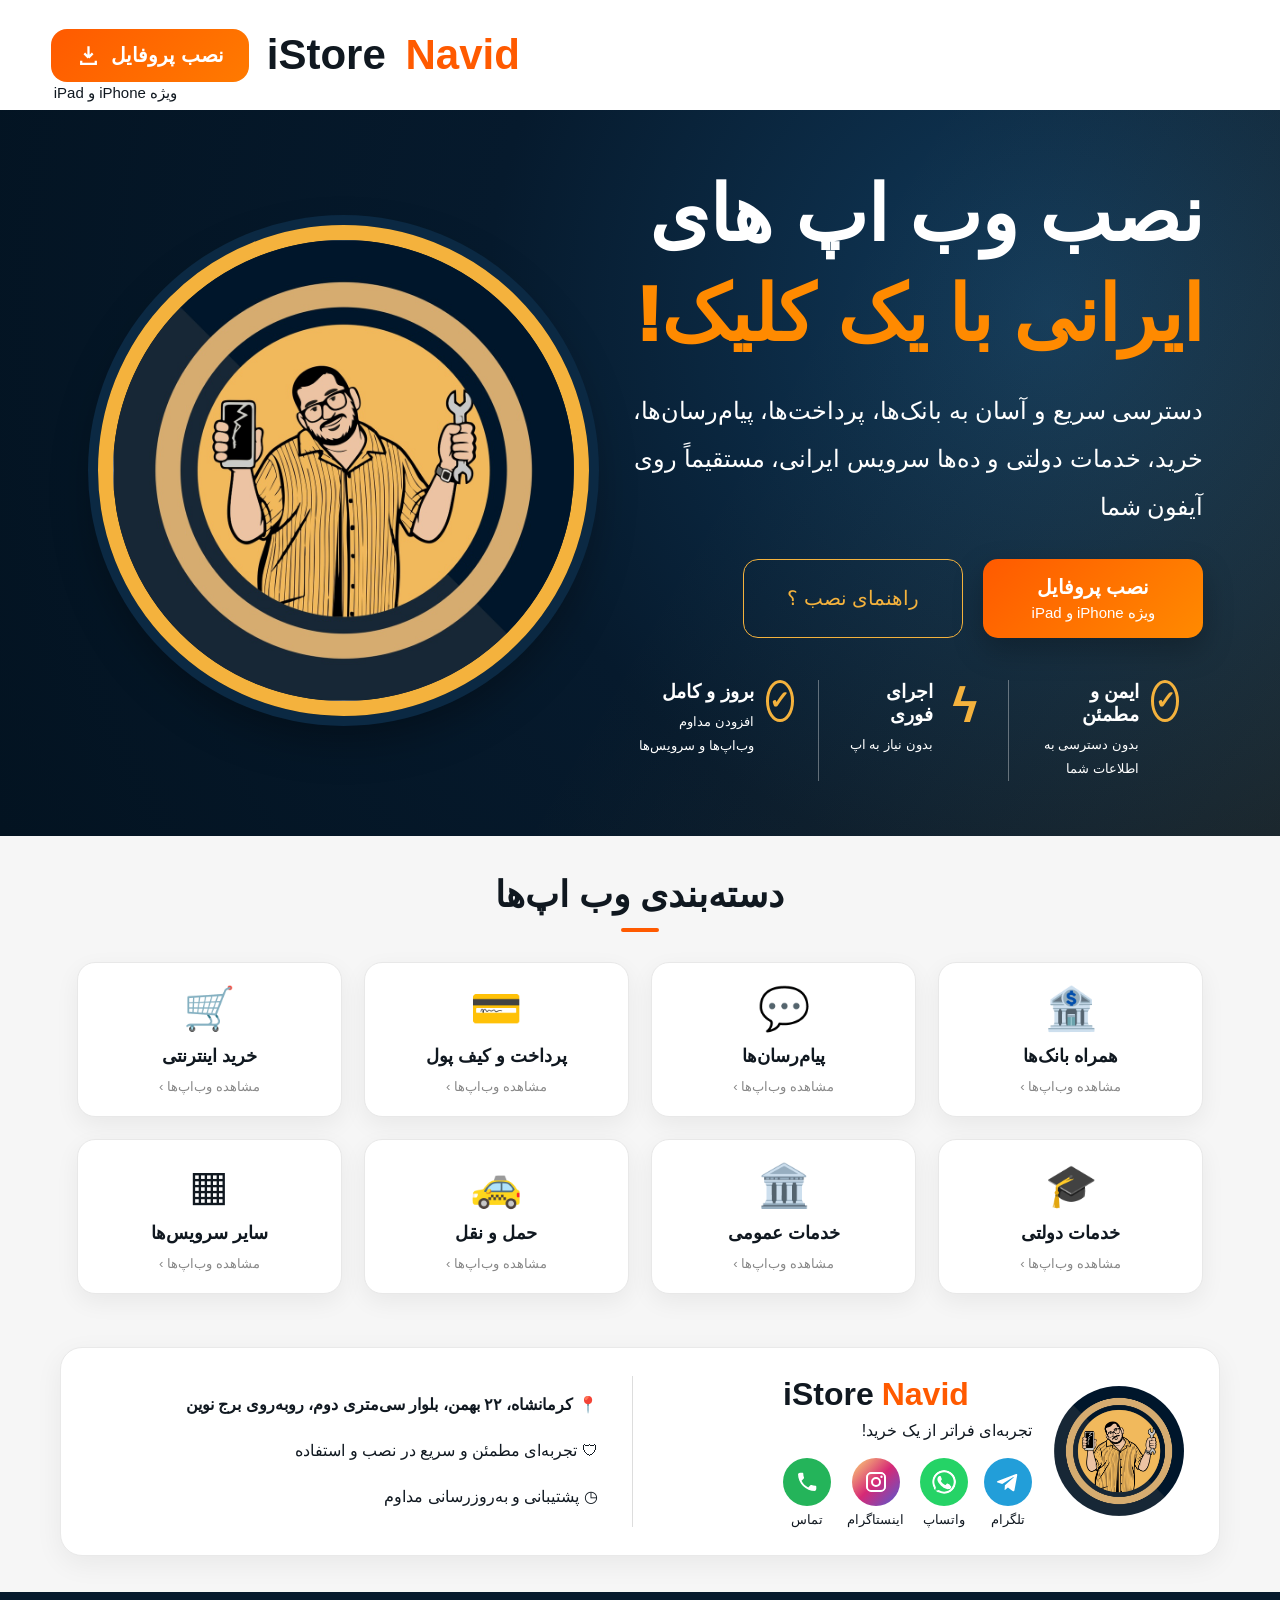
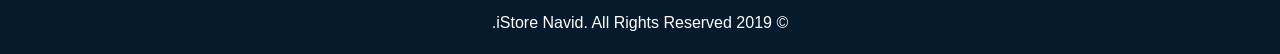
==== commit ce7fefc7: "Add files via upload" ====
--- a/index.html
+++ b/index.html
@@ -59,14 +59,14 @@
     <h2>دسته‌بندی وب اپ‌ها</h2>
     <div class="underline"></div>
     <div class="category-grid">
-      <a class="category-card" href="iStoreNavid.mobileconfig"><span>🏦</span><b>همراه بانک‌ها</b><small>مشاهده و نصب ›</small></a>
-      <a class="category-card" href="iStoreNavid.mobileconfig"><span>💬</span><b>پیام‌رسان‌ها</b><small>مشاهده و نصب ›</small></a>
-      <a class="category-card" href="iStoreNavid.mobileconfig"><span>💳</span><b>پرداخت و کیف پول</b><small>مشاهده و نصب ›</small></a>
-      <a class="category-card" href="iStoreNavid.mobileconfig"><span>🛒</span><b>خرید اینترنتی</b><small>مشاهده و نصب ›</small></a>
-      <a class="category-card" href="iStoreNavid.mobileconfig"><span>🎓</span><b>خدمات دولتی</b><small>مشاهده و نصب ›</small></a>
-      <a class="category-card" href="iStoreNavid.mobileconfig"><span>🏛️</span><b>خدمات عمومی</b><small>مشاهده و نصب ›</small></a>
-      <a class="category-card" href="iStoreNavid.mobileconfig"><span>🚕</span><b>حمل و نقل</b><small>مشاهده و نصب ›</small></a>
-      <a class="category-card" href="iStoreNavid.mobileconfig"><span>▦</span><b>سایر سرویس‌ها</b><small>مشاهده و نصب ›</small></a>
+      <a class="category-card" href="category.html?cat=banks"><span>🏦</span><b>همراه بانک‌ها</b><small>مشاهده وب‌اپ‌ها ›</small></a>
+      <a class="category-card" href="category.html?cat=messengers"><span>💬</span><b>پیام‌رسان‌ها</b><small>مشاهده وب‌اپ‌ها ›</small></a>
+      <a class="category-card" href="category.html?cat=payments"><span>💳</span><b>پرداخت و کیف پول</b><small>مشاهده وب‌اپ‌ها ›</small></a>
+      <a class="category-card" href="category.html?cat=shopping"><span>🛒</span><b>خرید اینترنتی</b><small>مشاهده وب‌اپ‌ها ›</small></a>
+      <a class="category-card" href="category.html?cat=government"><span>🎓</span><b>خدمات دولتی</b><small>مشاهده وب‌اپ‌ها ›</small></a>
+      <a class="category-card" href="category.html?cat=public"><span>🏛️</span><b>خدمات عمومی</b><small>مشاهده وب‌اپ‌ها ›</small></a>
+      <a class="category-card" href="category.html?cat=transport"><span>🚕</span><b>حمل و نقل</b><small>مشاهده وب‌اپ‌ها ›</small></a>
+      <a class="category-card" href="category.html?cat=other"><span>▦</span><b>سایر سرویس‌ها</b><small>مشاهده وب‌اپ‌ها ›</small></a>
     </div>
   </section>
 
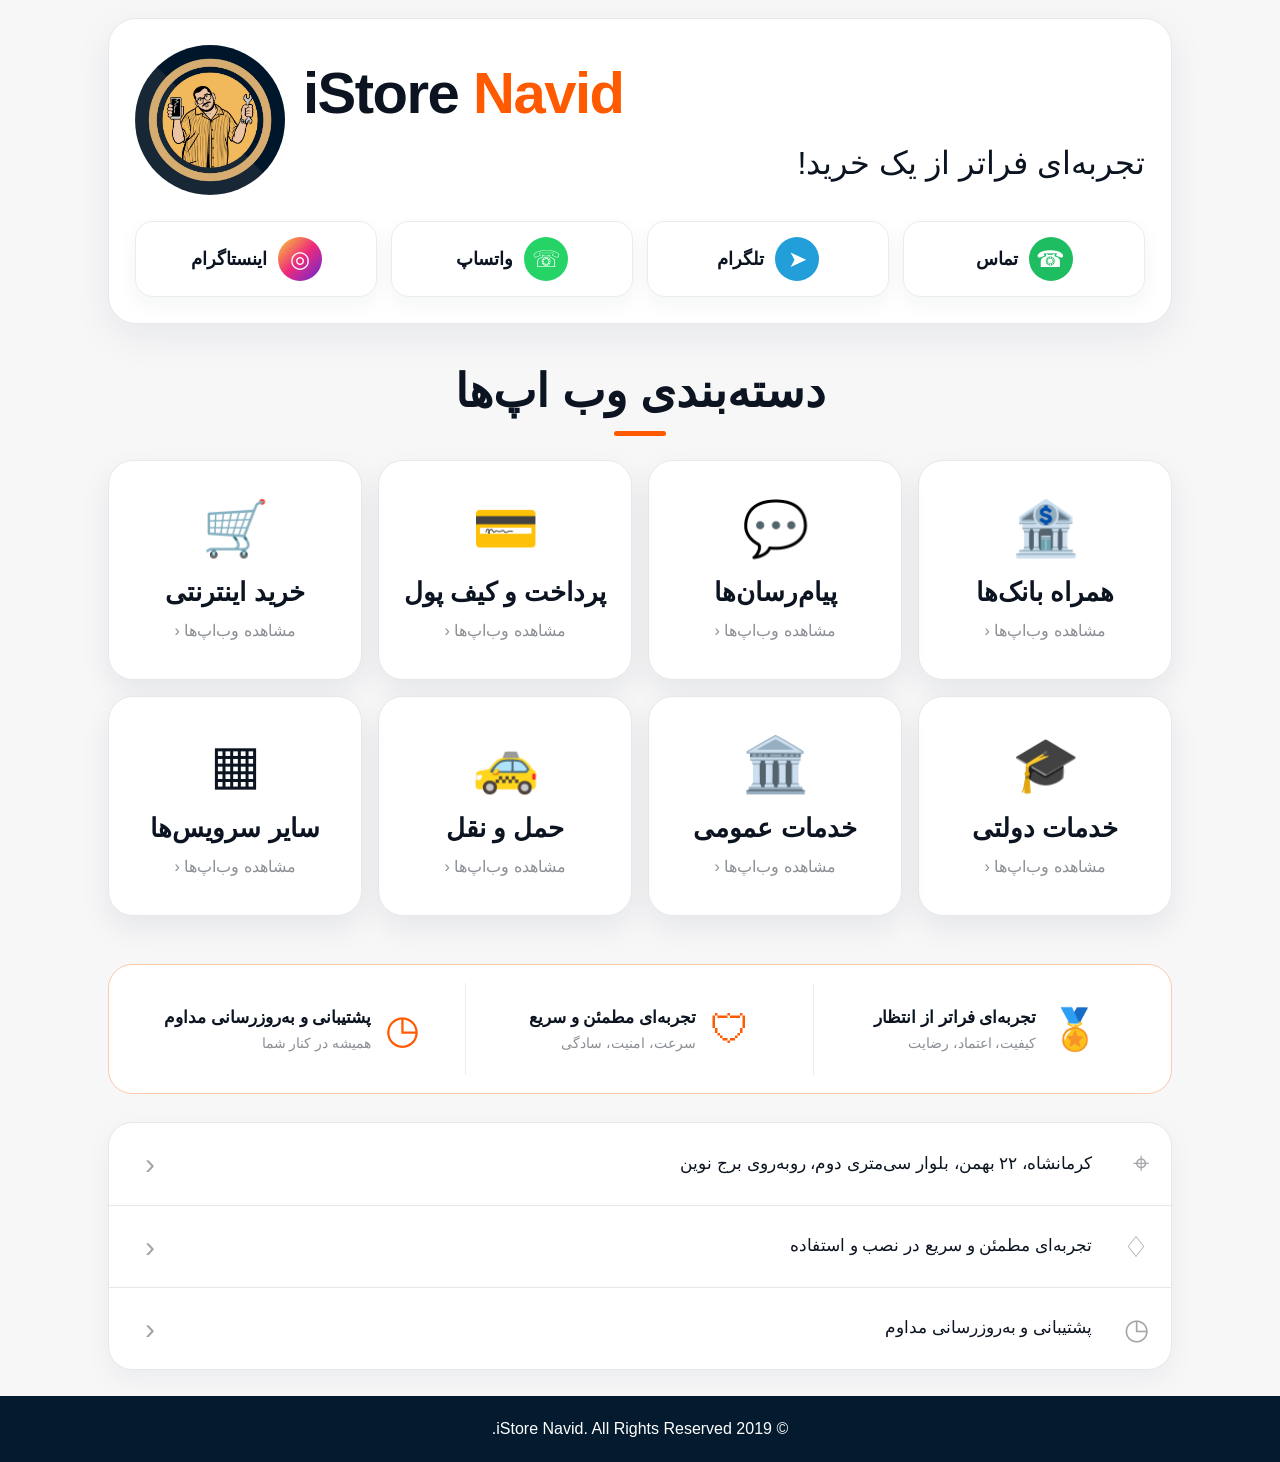
==== commit c911ffdf: "Add files via upload" ====
--- a/index.html
+++ b/index.html
@@ -2,124 +2,60 @@
 <html lang="fa" dir="rtl">
 <head>
   <meta charset="utf-8">
-  <meta name="viewport" content="width=device-width, initial-scale=1, viewport-fit=cover">
-  <meta name="theme-color" content="#061a2d">
-  <meta name="description" content="نصب وب‌اپ‌های ایرانی با یک کلیک، ویژه iPhone و iPad">
-  <title>iStoreNavid | نصب وب‌اپ‌های ایرانی</title>
+  <meta name="viewport" content="width=device-width,initial-scale=1,viewport-fit=cover">
+  <meta name="theme-color" content="#f7f7f8">
+  <meta name="apple-mobile-web-app-capable" content="yes">
+  <meta name="apple-mobile-web-app-status-bar-style" content="default">
+  <meta name="description" content="دسترسی سریع به وب‌اپ‌های ایرانی در iStore Navid">
+  <title>iStore Navid | وب‌اپ‌های ایرانی</title>
   <link rel="icon" href="assets/istorenavid-icon.jpg">
   <link rel="apple-touch-icon" href="assets/istorenavid-icon.jpg">
   <link rel="stylesheet" href="style.css">
 </head>
 <body>
-<header class="topbar">
-  <div class="brand" dir="ltr"><span>iStore</span> <strong>Navid</strong></div>
-  <a class="top-install" href="iStoreNavid.mobileconfig">
-    نصب پروفایل
-    <svg viewBox="0 0 24 24" aria-hidden="true"><path d="M12 3v11m0 0 4-4m-4 4-4-4M5 17v3h14v-3"/></svg>
-  </a>
-  <small class="device-note">ویژه iPhone و iPad</small>
-</header>
+<main class="app-shell">
+  <section class="brand-panel" aria-label="اطلاعات فروشگاه">
+    <div class="brand-copy">
+      <h1 dir="ltr"><span>iStore</span> <strong>Navid</strong></h1>
+      <p>تجربه‌ای فراتر از یک خرید!</p>
+    </div>
+    <img src="assets/navid-brand-avatar.jpg" class="brand-avatar" alt="لوگوی iStore Navid">
 
-<main>
-  <section class="hero">
-    <div class="hero-copy">
-      <h1>نصب وب اپ های<br><span>ایرانی با یک کلیک!</span></h1>
-      <p>دسترسی سریع و آسان به بانک‌ها، پرداخت‌ها، پیام‌رسان‌ها، خرید، خدمات دولتی و ده‌ها سرویس ایرانی، مستقیماً روی آیفون شما</p>
+    <nav class="contact-actions" aria-label="راه‌های ارتباطی">
+      <a href="tel:+989100500518" class="contact-btn phone"><span class="contact-icon">☎</span><b>تماس</b></a>
+      <a href="https://t.me/istore_navid" target="_blank" rel="noopener" class="contact-btn telegram"><span class="contact-icon">➤</span><b>تلگرام</b></a>
+      <a href="https://wa.me/989100500518" target="_blank" rel="noopener" class="contact-btn whatsapp"><span class="contact-icon">☏</span><b>واتساپ</b></a>
+      <a href="https://instagram.com/istore_navid" target="_blank" rel="noopener" class="contact-btn instagram"><span class="contact-icon">◎</span><b>اینستاگرام</b></a>
+    </nav>
+  </section>
 
-      <div class="actions">
-        <a class="install-primary" href="iStoreNavid.mobileconfig">
-          <b>نصب پروفایل</b>
-          <small>ویژه iPhone و iPad</small>
-        </a>
-        <button class="guide-btn" id="guideBtn">راهنمای نصب <span>؟</span></button>
-      </div>
-
-      <div class="features">
-        <div class="feature">
-          <span class="feature-icon">✓</span>
-          <div><b>ایمن و مطمئن</b><small>بدون دسترسی به اطلاعات شما</small></div>
-        </div>
-        <div class="feature">
-          <span class="feature-icon bolt">ϟ</span>
-          <div><b>اجرای فوری</b><small>بدون نیاز به اپ</small></div>
-        </div>
-        <div class="feature">
-          <span class="feature-icon">✓</span>
-          <div><b>بروز و کامل</b><small>افزودن مداوم وب‌اپ‌ها و سرویس‌ها</small></div>
-        </div>
-      </div>
-    </div>
-
-    <div class="hero-art">
-      <img src="assets/istorenavid-icon.jpg" alt="تصویر iStore Navid">
+  <section class="categories" aria-labelledby="categoryTitle">
+    <h2 id="categoryTitle">دسته‌بندی وب اپ‌ها</h2>
+    <div class="underline"></div>
+    <div class="category-grid">
+      <a class="category-card" href="category.html?cat=banks"><span>🏦</span><b>همراه بانک‌ها</b><small>مشاهده وب‌اپ‌ها ‹</small></a>
+      <a class="category-card" href="category.html?cat=messengers"><span>💬</span><b>پیام‌رسان‌ها</b><small>مشاهده وب‌اپ‌ها ‹</small></a>
+      <a class="category-card" href="category.html?cat=payments"><span>💳</span><b>پرداخت و کیف پول</b><small>مشاهده وب‌اپ‌ها ‹</small></a>
+      <a class="category-card" href="category.html?cat=shopping"><span>🛒</span><b>خرید اینترنتی</b><small>مشاهده وب‌اپ‌ها ‹</small></a>
+      <a class="category-card" href="category.html?cat=government"><span>🎓</span><b>خدمات دولتی</b><small>مشاهده وب‌اپ‌ها ‹</small></a>
+      <a class="category-card" href="category.html?cat=public"><span>🏛️</span><b>خدمات عمومی</b><small>مشاهده وب‌اپ‌ها ‹</small></a>
+      <a class="category-card" href="category.html?cat=transport"><span>🚕</span><b>حمل و نقل</b><small>مشاهده وب‌اپ‌ها ‹</small></a>
+      <a class="category-card" href="category.html?cat=other"><span>▦</span><b>سایر سرویس‌ها</b><small>مشاهده وب‌اپ‌ها ‹</small></a>
     </div>
   </section>
 
-  <section class="categories">
-    <h2>دسته‌بندی وب اپ‌ها</h2>
-    <div class="underline"></div>
-    <div class="category-grid">
-      <a class="category-card" href="category.html?cat=banks"><span>🏦</span><b>همراه بانک‌ها</b><small>مشاهده وب‌اپ‌ها ›</small></a>
-      <a class="category-card" href="category.html?cat=messengers"><span>💬</span><b>پیام‌رسان‌ها</b><small>مشاهده وب‌اپ‌ها ›</small></a>
-      <a class="category-card" href="category.html?cat=payments"><span>💳</span><b>پرداخت و کیف پول</b><small>مشاهده وب‌اپ‌ها ›</small></a>
-      <a class="category-card" href="category.html?cat=shopping"><span>🛒</span><b>خرید اینترنتی</b><small>مشاهده وب‌اپ‌ها ›</small></a>
-      <a class="category-card" href="category.html?cat=government"><span>🎓</span><b>خدمات دولتی</b><small>مشاهده وب‌اپ‌ها ›</small></a>
-      <a class="category-card" href="category.html?cat=public"><span>🏛️</span><b>خدمات عمومی</b><small>مشاهده وب‌اپ‌ها ›</small></a>
-      <a class="category-card" href="category.html?cat=transport"><span>🚕</span><b>حمل و نقل</b><small>مشاهده وب‌اپ‌ها ›</small></a>
-      <a class="category-card" href="category.html?cat=other"><span>▦</span><b>سایر سرویس‌ها</b><small>مشاهده وب‌اپ‌ها ›</small></a>
-    </div>
+  <section class="value-strip" aria-label="مزایای سرویس">
+    <article><span>🏅</span><div><b>تجربه‌ای فراتر از انتظار</b><small>کیفیت، اعتماد، رضایت</small></div></article>
+    <article><span>🛡</span><div><b>تجربه‌ای مطمئن و سریع</b><small>سرعت، امنیت، سادگی</small></div></article>
+    <article><span>◷</span><div><b>پشتیبانی و به‌روزرسانی مداوم</b><small>همیشه در کنار شما</small></div></article>
   </section>
 
-  <section class="contact-card">
-    <div class="contact-brand">
-      <img class="footer-logo" src="assets/istorenavid-icon.jpg" alt="iStore Navid">
-      <div>
-        <div class="brand footer-brand" dir="ltr"><span>iStore</span><strong>Navid</strong></div>
-        <p>تجربه‌ای فراتر از یک خرید!</p>
-        <nav class="social-links" aria-label="راه‌های ارتباطی">
-          <a class="telegram" href="https://t.me/istore_navid" target="_blank" rel="noopener" aria-label="تلگرام">
-            <svg viewBox="0 0 24 24"><path d="M21.6 3.2 18.5 20c-.2 1.2-.9 1.5-1.9.9l-4.7-3.5-2.3 2.2c-.3.3-.5.5-1 .5l.3-4.8 8.7-7.9c.4-.3-.1-.5-.6-.2L6.2 14 1.6 12.6c-1-.3-1-1 .2-1.5L20 4.1c.8-.3 1.6.2 1.6-.9Z"/></svg>
-            <span>تلگرام</span>
-          </a>
-          <a class="whatsapp" href="https://wa.me/989100500518" target="_blank" rel="noopener" aria-label="واتساپ">
-            <svg viewBox="0 0 24 24"><path d="M20.5 3.5A11.8 11.8 0 0 0 12.1 0C5.6 0 .3 5.3.3 11.8c0 2.1.5 4.1 1.6 5.9L.2 24l6.5-1.7a11.8 11.8 0 0 0 5.4 1.4h.1c6.5 0 11.8-5.3 11.8-11.8 0-3.2-1.3-6.1-3.5-8.4ZM12.2 21.7h-.1c-1.7 0-3.5-.5-5-1.4l-.4-.2-3.8 1 1-3.7-.2-.4a9.7 9.7 0 1 1 8.5 4.7Zm5.3-7.3c-.3-.1-1.7-.8-2-.9-.3-.1-.5-.1-.7.2-.2.3-.8.9-1 1.1-.2.2-.4.2-.7.1-1.8-.9-3-1.6-4.2-3.7-.3-.6.3-.5.9-1.7.1-.2 0-.5-.1-.7l-.9-2.2c-.2-.6-.5-.5-.7-.5h-.6c-.2 0-.6.1-.9.4-.3.3-1.2 1.2-1.2 2.9s1.3 3.4 1.5 3.6c.2.2 2.5 3.8 6 5.3.8.4 1.5.6 2 .7.8.3 1.6.2 2.2.1.7-.1 1.7-.7 1.9-1.4.2-.7.2-1.3.2-1.4-.1-.2-.3-.3-.6-.4Z"/></svg>
-            <span>واتساپ</span>
-          </a>
-          <a class="instagram" href="https://instagram.com/istore_navid" target="_blank" rel="noopener" aria-label="اینستاگرام">
-            <svg viewBox="0 0 24 24"><path d="M7 2h10a5 5 0 0 1 5 5v10a5 5 0 0 1-5 5H7a5 5 0 0 1-5-5V7a5 5 0 0 1 5-5Zm0 2a3 3 0 0 0-3 3v10a3 3 0 0 0 3 3h10a3 3 0 0 0 3-3V7a3 3 0 0 0-3-3H7Zm10.5 1.5a1.2 1.2 0 1 1 0 2.4 1.2 1.2 0 0 1 0-2.4ZM12 7a5 5 0 1 1 0 10 5 5 0 0 1 0-10Zm0 2a3 3 0 1 0 0 6 3 3 0 0 0 0-6Z"/></svg>
-            <span>اینستاگرام</span>
-          </a>
-          <a class="phone" href="tel:+989100500518" aria-label="تماس">
-            <svg viewBox="0 0 24 24"><path d="M6.6 10.8c1.7 3.3 3.3 4.9 6.6 6.6l2.2-2.2c.3-.3.7-.4 1.1-.2 1.2.4 2.5.7 3.8.7.6 0 1 .4 1 1V20c0 .6-.4 1-1 1C10.7 21 3 13.3 3 3.7c0-.6.4-1 1-1h3.3c.6 0 1 .4 1 1 0 1.3.2 2.6.7 3.8.1.4 0 .8-.2 1.1l-2.2 2.2Z"/></svg>
-            <span>تماس</span>
-          </a>
-        </nav>
-      </div>
-    </div>
-
-    <div class="contact-info">
-      <p class="address">📍 کرمانشاه، ۲۲ بهمن، بلوار سی‌متری دوم، روبه‌روی برج نوین</p>
-      <p>🛡 تجربه‌ای مطمئن و سریع در نصب و استفاده</p>
-      <p>◷ پشتیبانی و به‌روزرسانی مداوم</p>
-    </div>
+  <section class="info-list" aria-label="اطلاعات تکمیلی">
+    <a href="https://maps.apple.com/?q=Kermanshah" target="_blank" rel="noopener"><span>⌖</span><p>کرمانشاه، ۲۲ بهمن، بلوار سی‌متری دوم، روبه‌روی برج نوین</p><i>‹</i></a>
+    <div><span>♢</span><p>تجربه‌ای مطمئن و سریع در نصب و استفاده</p><i>‹</i></div>
+    <div><span>◷</span><p>پشتیبانی و به‌روزرسانی مداوم</p><i>‹</i></div>
   </section>
 </main>
-
 <footer>© 2019 iStore Navid. All Rights Reserved.</footer>
-
-<div class="modal" id="guideModal" aria-hidden="true">
-  <div class="modal-box">
-    <button class="close" id="closeModal" aria-label="بستن">×</button>
-    <h3>راهنمای نصب پروفایل</h3>
-    <ol>
-      <li>روی «نصب پروفایل» بزنید.</li>
-      <li>در پیام دانلود، گزینه Allow یا اجازه را انتخاب کنید.</li>
-      <li>وارد Settings شوید و Profile Downloaded را باز کنید.</li>
-      <li>Install را بزنید و نصب را تأیید کنید.</li>
-    </ol>
-    <p>در بعضی نسخه‌های iOS مسیر نصب از Settings → General → VPN & Device Management است.</p>
-  </div>
-</div>
-<script src="script.js"></script>
 </body>
 </html>
--- a/style.css
+++ b/style.css
@@ -1,16 +1,9 @@
-
-:root{--navy:#061a2d;--navy2:#0a2944;--gold:#f4b23d;--orange:#ff5a00;--text:#101820;--bg:#f6f6f6}
-*{box-sizing:border-box}html{scroll-behavior:smooth}body{margin:0;font-family:-apple-system,BlinkMacSystemFont,"Segoe UI",Tahoma,Arial,sans-serif;background:var(--bg);color:var(--text)}
-a{text-decoration:none;color:inherit}.topbar{height:110px;background:#fff;display:flex;align-items:center;padding:0 4%;position:relative;gap:18px}
-.brand{direction:ltr;font-size:42px;font-weight:900;margin-right:auto}.brand strong{color:var(--orange);margin-left:8px}.top-install{background:linear-gradient(135deg,var(--orange),#ff7a00);color:#fff;padding:14px 25px;border-radius:16px;font-size:20px;font-weight:800;display:flex;align-items:center;gap:10px}.top-install svg{width:25px;fill:none;stroke:currentColor;stroke-width:2.2}.device-note{position:absolute;left:4.2%;bottom:8px;font-size:15px}
-.hero{background:radial-gradient(circle at 82% 28%,#113a5b 0,#061a2d 48%,#031321 100%);color:#fff;min-height:650px;padding:55px 6%;display:grid;grid-template-columns:1fr .9fr;align-items:center;overflow:hidden;position:relative}
-.hero:before{content:"";position:absolute;inset:0;background:linear-gradient(120deg,transparent 55%,rgba(244,178,61,.09));pointer-events:none}
-.hero-copy,.hero-art{position:relative;z-index:1}.hero h1{font-size:clamp(48px,6vw,82px);line-height:1.3;margin:0 0 22px;font-weight:950}.hero h1 span{color:#ff8a00}.hero p{max-width:670px;font-size:clamp(18px,2vw,24px);line-height:2;margin:0 0 28px}
-.actions{display:flex;gap:20px;flex-wrap:wrap}.install-primary,.guide-btn{min-width:220px;border-radius:15px;padding:16px 24px;font-size:20px}.install-primary{background:linear-gradient(135deg,var(--orange),#ff8a00);display:flex;flex-direction:column;align-items:center;box-shadow:0 12px 30px rgba(0,0,0,.26)}.install-primary small{font-size:15px;margin-top:5px}.guide-btn{background:transparent;border:1px solid var(--gold);color:var(--gold);cursor:pointer}
-.features{display:flex;gap:0;margin-top:42px}.feature{display:flex;gap:12px;padding:0 24px;border-left:1px solid rgba(255,255,255,.35);min-width:190px}.feature:last-child{border-left:0}.feature-icon{width:42px;height:42px;border:3px solid var(--gold);border-radius:50%;display:grid;place-items:center;color:var(--gold);font-size:25px;font-weight:900}.feature-icon.bolt{border:0;font-size:45px}.feature b{display:block;font-size:19px}.feature small{display:block;margin-top:7px;line-height:1.8}
-.hero-art{text-align:center}.hero-art img{width:min(92%,520px);border-radius:50%;border:15px solid var(--gold);box-shadow:0 0 0 10px #0b2943,0 20px 45px rgba(0,0,0,.35)}
-.categories{padding:38px 6% 28px;text-align:center}.categories h2{font-size:36px;margin:0}.underline{width:38px;height:4px;border-radius:4px;background:var(--orange);margin:12px auto 30px}.category-grid{max-width:1160px;margin:auto;display:grid;grid-template-columns:repeat(4,1fr);gap:22px}.category-card{min-height:155px;background:#fff;border:1px solid #e8e8e8;border-radius:18px;display:flex;flex-direction:column;align-items:center;justify-content:center;gap:12px;box-shadow:0 8px 25px rgba(0,0,0,.06);transition:.2s}.category-card:hover{transform:translateY(-4px);box-shadow:0 14px 32px rgba(0,0,0,.12)}.category-card span{font-size:42px}.category-card b{font-size:18px}.category-card small{color:#888}
-.contact-card{max-width:1160px;margin:25px auto 36px;background:#fff;border-radius:22px;border:1px solid #e9e9e9;box-shadow:0 8px 28px rgba(0,0,0,.06);padding:28px 35px;display:grid;grid-template-columns:1.1fr 1fr;gap:34px}.contact-brand{display:flex;gap:22px;align-items:center;border-left:1px solid #ddd;padding-left:30px}.footer-logo{width:130px;height:130px;border-radius:50%;object-fit:cover}.footer-brand{font-size:32px;margin:0}.contact-brand p{margin:8px 0 18px}.social-links{display:flex;gap:16px}.social-links a{display:flex;flex-direction:column;align-items:center;gap:6px;font-size:13px}.social-links svg{width:48px;height:48px;border-radius:50%;padding:12px;fill:#fff}.telegram svg{background:#229ed9}.whatsapp svg{background:#25d366}.instagram svg{background:linear-gradient(135deg,#feda75,#d62976,#4f5bd5)}.phone svg{background:#24b45a}.contact-info{display:flex;flex-direction:column;justify-content:center}.contact-info p{line-height:1.9;margin:8px 0}.address{font-weight:700}
-footer{background:var(--navy);color:#fff;text-align:center;padding:22px}.modal{position:fixed;inset:0;background:rgba(0,0,0,.68);display:none;align-items:center;justify-content:center;padding:20px;z-index:50}.modal.show{display:flex}.modal-box{background:#fff;border-radius:20px;max-width:570px;width:100%;padding:32px;line-height:2;position:relative}.close{position:absolute;left:15px;top:8px;border:0;background:none;font-size:34px;cursor:pointer}
-@media(max-width:900px){.topbar{height:88px}.brand{font-size:28px}.top-install{font-size:15px;padding:11px 15px}.device-note{font-size:12px}.hero{grid-template-columns:1fr;padding:42px 22px 55px;text-align:center}.hero-copy{order:1}.hero-art{order:2;margin-top:35px}.hero h1{font-size:45px}.hero p{font-size:17px}.actions,.features{justify-content:center}.features{flex-wrap:wrap;gap:18px}.feature{border:0;padding:0}.category-grid{grid-template-columns:repeat(2,1fr);gap:14px}.contact-card{margin:20px 16px;grid-template-columns:1fr;padding:24px}.contact-brand{border-left:0;border-bottom:1px solid #ddd;padding:0 0 22px}.social-links{flex-wrap:wrap}}
-@media(max-width:500px){.topbar{padding:0 14px}.brand{font-size:23px}.top-install{font-size:13px}.hero h1{font-size:38px}.actions{flex-direction:column}.install-primary,.guide-btn{width:100%}.hero-art img{border-width:10px}.category-card{min-height:130px}.contact-brand{align-items:flex-start}.footer-logo{width:90px;height:90px}.social-links{gap:10px}.social-links svg{width:42px;height:42px}}
+:root{--ink:#0b1420;--muted:#8b8f94;--orange:#ff5a00;--navy:#041a2e;--line:#e8e8ea;--card:#fff;--bg:#f7f7f8}
+*{box-sizing:border-box}html{-webkit-text-size-adjust:100%;scroll-behavior:smooth}body{margin:0;background:var(--bg);color:var(--ink);font-family:-apple-system,BlinkMacSystemFont,"SF Pro Display","Segoe UI",Tahoma,Arial,sans-serif;padding-top:env(safe-area-inset-top);min-height:100vh}a{text-decoration:none;color:inherit}.app-shell{width:min(1120px,100%);margin:0 auto;padding:18px clamp(14px,3vw,28px) 26px}
+.brand-panel{background:var(--card);border:1px solid var(--line);border-radius:28px;padding:26px;box-shadow:0 12px 38px rgba(13,31,50,.07);display:grid;grid-template-columns:1fr 150px;gap:18px;align-items:center}.brand-copy h1{margin:0;font-size:clamp(34px,5vw,58px);font-weight:900;letter-spacing:-1.5px}.brand-copy h1 strong{color:var(--orange)}.brand-copy p{font-size:clamp(20px,3vw,32px);margin:18px 0 0}.brand-avatar{width:150px;height:150px;border-radius:50%;object-fit:cover;display:block}.contact-actions{grid-column:1/-1;display:grid;grid-template-columns:repeat(4,1fr);gap:14px;margin-top:8px}.contact-btn{height:76px;border:1px solid #ececef;border-radius:18px;background:#fff;box-shadow:0 7px 20px rgba(20,30,40,.05);display:flex;align-items:center;justify-content:center;gap:11px;font-size:18px}.contact-icon{width:44px;height:44px;border-radius:50%;display:grid;place-items:center;color:#fff;font-size:23px}.phone .contact-icon{background:#1fbd62}.telegram .contact-icon{background:#229ed9}.whatsapp .contact-icon{background:#25d366}.instagram .contact-icon{background:linear-gradient(135deg,#f9ce34,#ee2a7b,#6228d7)}
+.categories{text-align:center;padding:40px 0 20px}.categories h2{font-size:clamp(30px,4vw,46px);margin:0;font-weight:900}.underline{width:52px;height:5px;background:var(--orange);border-radius:99px;margin:13px auto 24px}.category-grid{display:grid;grid-template-columns:repeat(4,1fr);gap:16px}.category-card{min-height:220px;background:var(--card);border:1px solid var(--line);border-radius:25px;box-shadow:0 12px 30px rgba(13,31,50,.075);display:flex;flex-direction:column;justify-content:center;align-items:center;padding:18px;transition:transform .18s ease,box-shadow .18s ease;-webkit-tap-highlight-color:transparent}.category-card:active{transform:scale(.98)}.category-card span{font-size:54px;line-height:1}.category-card b{font-size:clamp(19px,2vw,28px);margin:22px 0 14px;white-space:nowrap}.category-card small{font-size:16px;color:var(--muted)}
+.value-strip{margin:28px 0;background:#fff;border:1px solid #ffc9aa;border-radius:24px;display:grid;grid-template-columns:repeat(3,1fr);padding:18px 10px}.value-strip article{min-height:92px;display:flex;align-items:center;justify-content:center;gap:14px;padding:12px 18px}.value-strip article+article{border-right:1px solid #ececee}.value-strip span{font-size:40px;color:var(--orange)}.value-strip div{display:flex;flex-direction:column;gap:7px}.value-strip b{font-size:17px}.value-strip small{color:var(--muted);font-size:14px}
+.info-list{background:#fff;border:1px solid var(--line);border-radius:24px;overflow:hidden;box-shadow:0 10px 26px rgba(13,31,50,.05)}.info-list>a,.info-list>div{min-height:82px;display:grid;grid-template-columns:45px 1fr 24px;align-items:center;gap:12px;padding:16px 22px}.info-list>*+*{border-top:1px solid var(--line)}.info-list span{font-size:29px;color:#a3a5a8}.info-list p{margin:0;font-size:17px;line-height:1.8}.info-list i{font-style:normal;color:#a3a5a8;font-size:30px}footer{background:var(--navy);color:#fff;text-align:center;padding:24px 15px calc(24px + env(safe-area-inset-bottom));font-size:16px}
+@media(max-width:820px){.app-shell{padding-top:12px}.brand-panel{grid-template-columns:1fr 112px;padding:20px;border-radius:23px}.brand-avatar{width:112px;height:112px}.contact-actions{grid-template-columns:repeat(4,1fr);gap:9px}.contact-btn{height:64px;border-radius:16px;font-size:15px;gap:7px}.contact-icon{width:36px;height:36px;font-size:19px}.category-grid{grid-template-columns:repeat(2,1fr);gap:14px}.category-card{min-height:176px;border-radius:23px}.category-card span{font-size:46px}.value-strip{grid-template-columns:1fr;padding:5px 15px}.value-strip article{justify-content:flex-start}.value-strip article+article{border-right:0;border-top:1px solid #ececee}}
+@media(max-width:480px){.app-shell{padding-inline:12px}.brand-panel{grid-template-columns:1fr 92px;gap:10px;padding:18px 15px}.brand-avatar{width:92px;height:92px}.brand-copy h1{font-size:31px}.brand-copy p{font-size:18px;margin-top:10px}.contact-actions{grid-template-columns:repeat(4,minmax(0,1fr));gap:7px}.contact-btn{height:68px;flex-direction:column;gap:4px;font-size:12px;padding:5px}.contact-icon{width:33px;height:33px;font-size:17px}.categories{padding-top:32px}.categories h2{font-size:31px}.category-card{min-height:158px;padding:12px}.category-card span{font-size:41px}.category-card b{font-size:18px;margin:17px 0 10px}.category-card small{font-size:13px}.value-strip{margin-top:22px}.value-strip article{min-height:82px;padding:10px 6px}.value-strip b{font-size:15px}.value-strip small{font-size:13px}.info-list>a,.info-list>div{grid-template-columns:34px 1fr 16px;padding:14px 15px}.info-list p{font-size:15px}.info-list span{font-size:24px}footer{font-size:14px}}
+@media(max-width:350px){.brand-panel{grid-template-columns:1fr 78px}.brand-avatar{width:78px;height:78px}.brand-copy h1{font-size:27px}.contact-btn b{font-size:11px}.category-grid{gap:10px}.category-card{min-height:145px}.category-card b{font-size:16px}}
